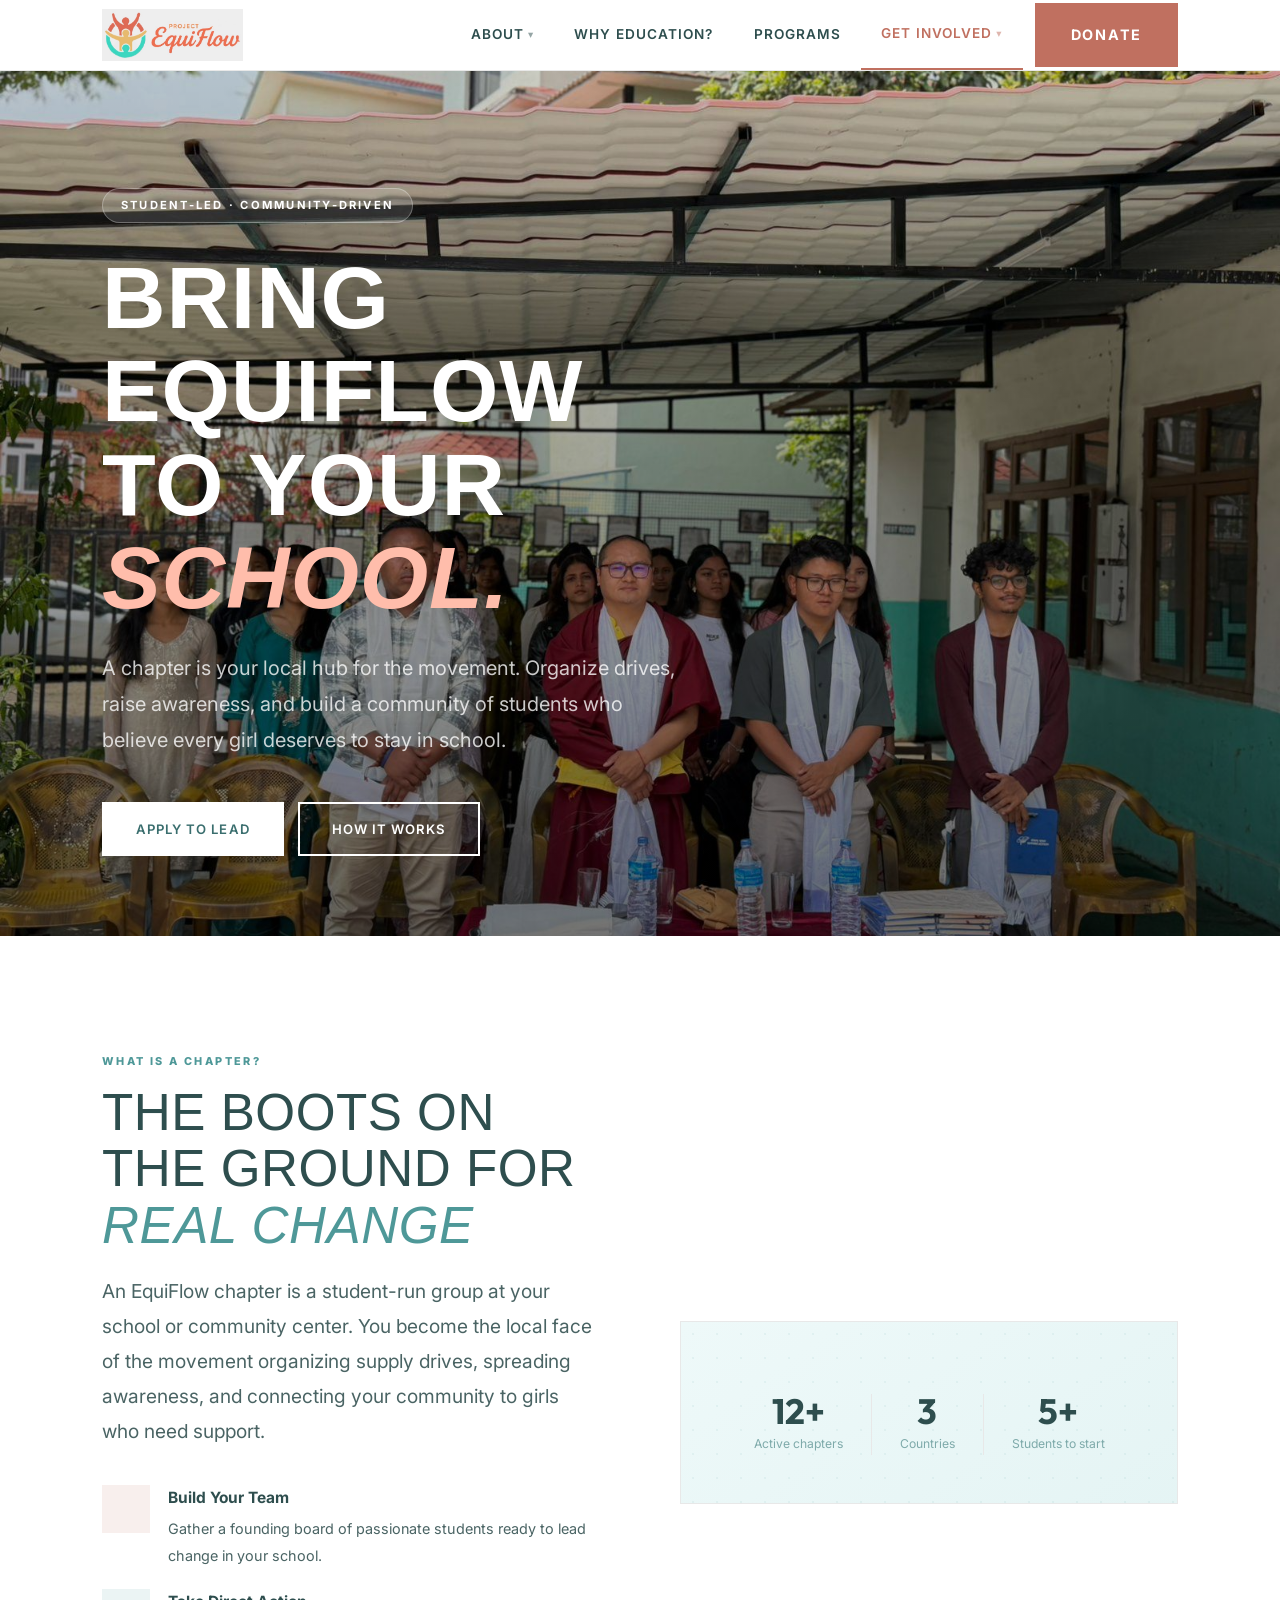
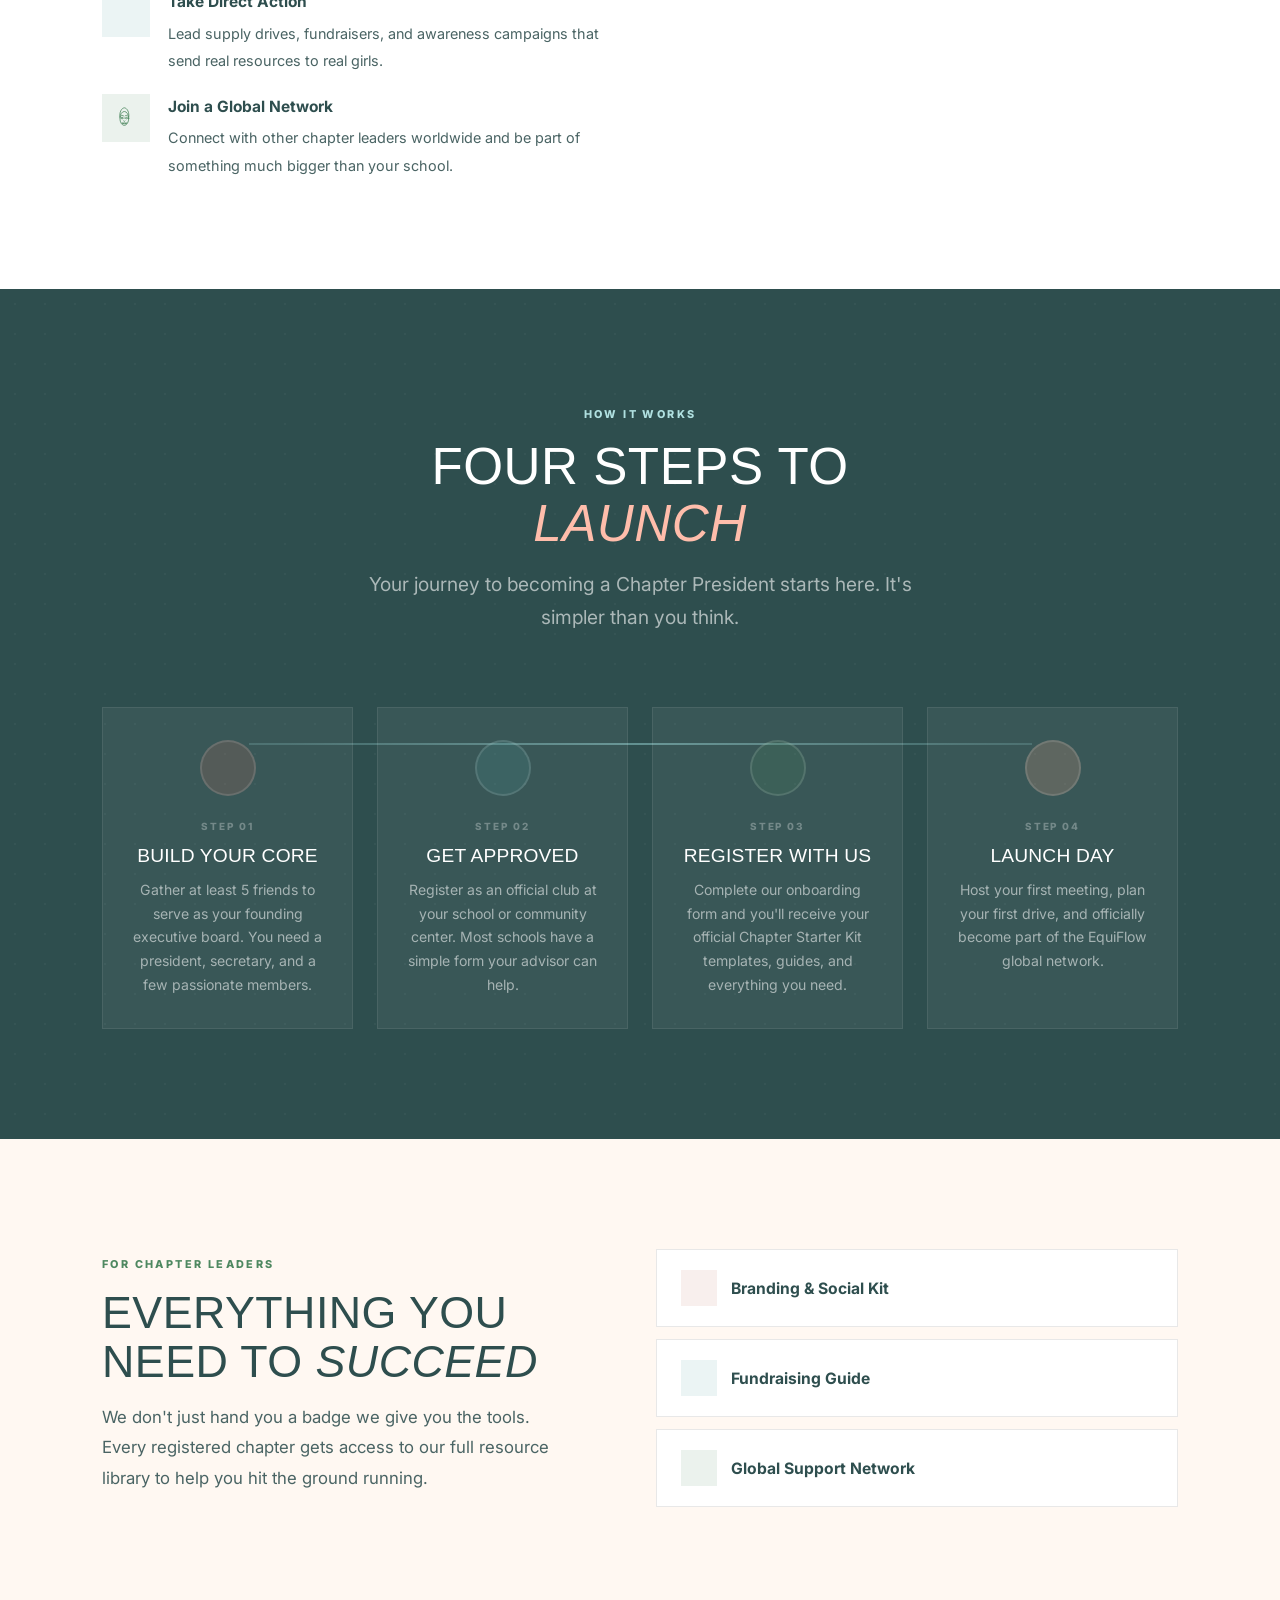
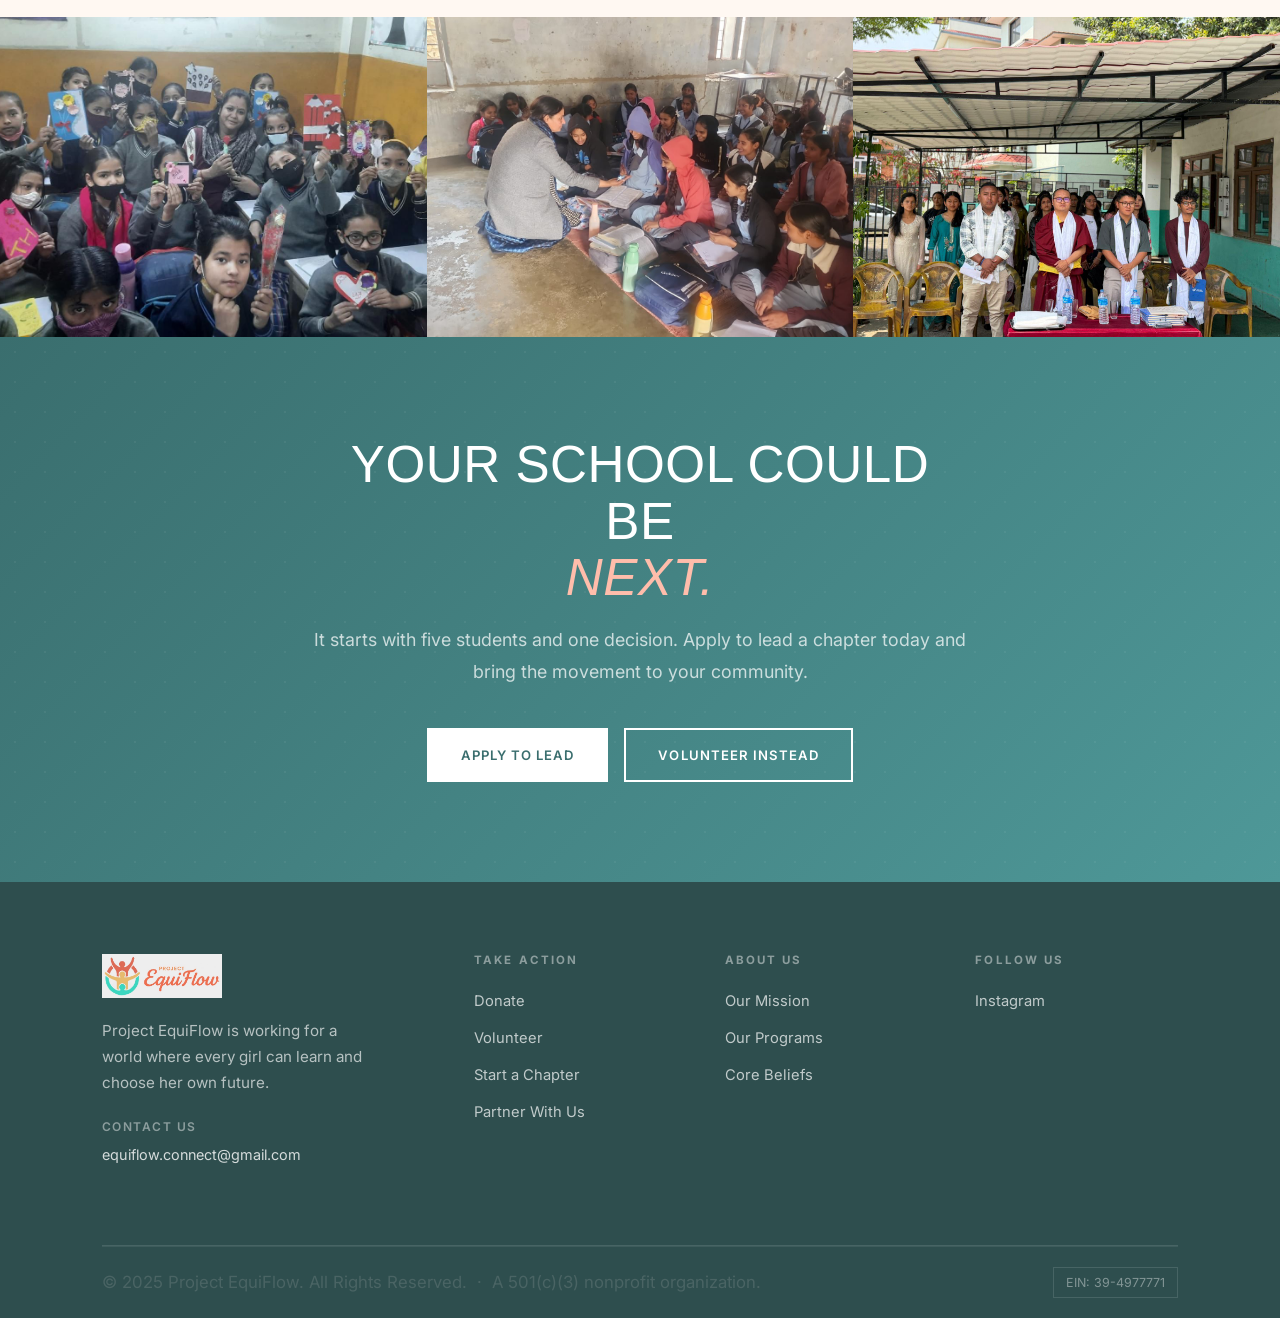
==== chapter.html @ 252409be "Unify navbar across all pages, fix photo positions, stats bar, pillar styles - Unify nav CSS (font-s" ====
<!DOCTYPE html>
<html lang="en">
<head>
    <meta charset="UTF-8" />
    <meta name="viewport" content="width=device-width, initial-scale=1.0">
    <title>Start a Chapter | Project EquiFlow</title>


    <style>
        :root {
            --coral:      #FFBDAB;
            --coral-dark: #F5A488;
            --coral-text: #E8907A;
            --teal:       #96D4D4;
            --teal-light: #B0E0E0;
            --teal-pale:  #EEF9F9;
            --teal-dark:  #4E9898;
            --deep-teal:  #3A6E6E;
            --green:      #4E8860;
            --green-pale: #EDF6E8;
            --green-light:#8FD5A6;
            --cream:      #FFF8F2;
            --white:      #FFFFFF;
            --ink:        #2E4E4E;
            --ink-mid:    #4A6464;
            --ink-light:  #7EAAAA;
            --border:     #DDEEED;
            --ff-serif:   'Outfit', sans-serif;
            --ff-sans:    'Nunito', system-ui, sans-serif;
            --ease:       cubic-bezier(0.16, 1, 0.3, 1);
        }

        *, *::before, *::after { margin: 0; padding: 0; box-sizing: border-box; }
        html { scroll-behavior: smooth; }
        body { font-family: var(--ff-sans); background: var(--cream); color: var(--ink-mid); line-height: 1.7; overflow-x: hidden; }
        h1, h2, h3, h4 { font-family: 'Anton', sans-serif; font-weight: 400; text-transform: uppercase; letter-spacing: 0.01em; line-height: 1.18; color: var(--ink); letter-spacing: -0.01em; }
        a { text-decoration: none; }
        .container { max-width: 1140px; margin: 0 auto; padding: 0 28px; }

        /* REVEAL */
        .reveal {}
        .reveal.active {}
        .reveal-left {}
        .reveal-left.active {}
        .reveal-right {}
        .reveal-right.active {}

        .btn { display: inline-block; font-family: var(--ff-sans); font-size: 0.95rem; font-weight: 600; padding: 14px 32px; border-radius: 0; border: 2px solid transparent; cursor: pointer; transition: background 0.15s, color 0.15s, border-color 0.15s; }
        .btn-coral  { background: var(--coral-text); color: #fff; border-color: var(--coral-text); }
        .btn-coral:hover { background: #B06050; }
        .btn-teal   { background: var(--teal-dark); color: #fff; border-color: var(--teal-dark); }
        .btn-teal:hover { background: var(--deep-teal); }
        .btn-white  { background: #fff; color: var(--deep-teal); border-color: #fff; font-weight: 700; }
        .btn-white:hover { background: var(--cream); }
        .btn-outline-white { background: rgba(255,255,255,0.15); color: #fff; border: 2px solid rgba(255,255,255,0.45); }
        .btn-outline-white:hover { background: rgba(255,255,255,0.28); }

        /* =============================================
           NAVIGATION
        ============================================= */
        .site-header { position: fixed; top: 0; left: 0; right: 0; z-index: 200; background: #fff; border-bottom: 1px solid #e8e8e8; transition: box-shadow 0.3s ease; }
        .site-header.scrolled { box-shadow: 0 2px 16px rgba(0,0,0,0.07); }
        .nav-inner { display: flex; align-items: center; justify-content: space-between; height: 70px; }
        .logo img { height: 52px; width: auto; display: block; }
        .nav-links { display: flex; align-items: center; list-style: none; height: 100%; }
        .nav-links > li { position: static; height: 100%; display: flex; align-items: center; }
        .nav-links > li > a { display: flex; align-items: center; gap: 4px; font-size: 0.85rem; font-weight: 600; letter-spacing: 0.08em; text-transform: uppercase; color: var(--ink); padding: 8px 20px; white-space: nowrap; height: 100%; transition: color 0.15s; }
        .nav-links > li > a:not(.btn-donate):hover { color: var(--coral-text); }
        .nav-links > li > a.active-page { color: var(--coral-text); border-bottom: 2px solid var(--coral-text); }
        .nav-chevron { font-size: 0.65rem; opacity: 0.5; }
        .mega-drop { position: absolute; top: 70px; left: 0; right: 0; background: #fff; border-top: 2px solid var(--coral-text); border-bottom: 1px solid #e8e8e8; box-shadow: 0 16px 48px rgba(0,0,0,0.09); opacity: 0; visibility: hidden; transition: opacity 0.18s ease, visibility 0.18s ease; z-index: 300; }
        .has-mega:hover .mega-drop, .has-mega.open .mega-drop { opacity: 1; visibility: visible; }
        .mega-drop-inner { display: grid; grid-template-columns: 1.6fr 1fr 1fr; gap: 0; padding: 36px 0; }
        .mega-col { padding: 0 32px; border-right: 1px solid #f0f0f0; }
        .mega-col:first-child { padding-left: 0; }
        .mega-col:last-child { border-right: none; }
        .mega-label { font-size: 0.65rem; font-weight: 700; letter-spacing: 0.2em; text-transform: uppercase; color: var(--coral-text); margin-bottom: 10px; }
        .mega-desc { font-size: 0.9rem; color: var(--ink-mid); line-height: 1.6; margin-bottom: 16px; font-weight: 400; }
        .mega-see-all { font-size: 0.78rem; font-weight: 700; letter-spacing: 0.08em; text-transform: uppercase; color: var(--ink); transition: color 0.15s; }
        .mega-see-all:hover { color: var(--coral-text); }
        .mega-col-heading { font-size: 0.62rem; font-weight: 700; letter-spacing: 0.2em; text-transform: uppercase; color: #aaa; margin-bottom: 14px; }
        .mega-col ul { list-style: none; display: flex; flex-direction: column; gap: 10px; }
        .mega-col ul li a { font-size: 0.95rem; font-weight: 400; color: var(--ink); transition: color 0.15s; }
        .mega-col ul li a:hover { color: var(--coral-text); }
        .btn-donate { background: var(--coral-text) !important; color: #fff !important; padding: 20px 36px !important; height: auto !important; display: flex !important; align-items: center !important; font-weight: 700 !important; font-size: 0.9rem !important; letter-spacing: 0.12em !important; text-transform: uppercase !important; border-radius: 0 !important; border: none !important; margin-left: 12px; transition: background 0.2s !important; white-space: nowrap; }
        .btn-donate:hover { background: #a05848 !important; }
        .nav-hamburger { display: none; background: none; border: none; cursor: pointer; padding: 4px; flex-direction: column; gap: 5px; }
        .nav-hamburger span { display: block; width: 22px; height: 2px; background: var(--ink); border-radius: 2px; }
        @media (max-width: 900px) {
            .nav-hamburger { display: flex; }
            .nav-inner { height: 56px; }
            .nav-links { display: none; position: fixed; top: 56px; left: 0; right: 0; flex-direction: column; align-items: stretch; height: auto; background: #fff; border-top: 1px solid #e8e8e8; padding: 16px 24px 24px; gap: 4px; box-shadow: 0 8px 24px rgba(0,0,0,0.1); z-index: 999; }
            .nav-links.open { display: flex; }
            .nav-links > li { height: auto; }
            .nav-links > li > a { font-size: 0.9rem; padding: 11px 0; border-bottom: 1px solid #f0f0f0; height: auto; }
            .mega-drop { position: static; opacity: 1; visibility: visible; border: none; box-shadow: none; display: none; }
            .has-mega.open .mega-drop { display: block; }
            .mega-drop-inner { grid-template-columns: 1fr; padding: 8px 0 4px 16px; gap: 12px; }
            .mega-col { border-right: none; padding: 0; }
            .mega-col-intro { display: none; }
            .btn-donate { height: auto !important; padding: 12px 20px !important; margin: 8px 0 0; justify-content: center; }
        }

        /* =============================================
           ANIMATIONS
        ============================================= */
        @keyframes fadeSlideUp { from { opacity: 0; transform: translateY(28px); } to { opacity: 1; transform: translateY(0); } }

        /* =============================================
           HERO
        ============================================= */
        .chap-hero {
            background: url('image/PHOTO-2026-05-13-20-02-27.jpg') center/cover no-repeat;
            padding: 120px 0 80px;
            margin-top: 68px;
            position: relative;
            overflow: hidden;
        }
        .chap-hero::before { content:''; position:absolute; inset:0; background:linear-gradient(to bottom,rgba(0,0,0,0.2) 0%,rgba(0,0,0,0.55) 100%); pointer-events:none; z-index:0; }
        .chap-hero::after  { display:none; }
        .hero-deco { position:absolute; inset:0; pointer-events:none; overflow:hidden; z-index:0; }
        .hd-sparkle { position:absolute; }
          50%{opacity:1;transform:scale(1.3) rotate(18deg);} }
                       50%{opacity:.55;transform:scale(1.18);} }
        @keyframes netFloat  { 0%,100%{opacity:.22;transform:translateY(0);}           50%{opacity:.42;transform:translateY(-8px);} }
        .chap-net-float {  }
        .blob-canvas { position:absolute; inset:0; overflow:hidden; pointer-events:none; z-index:0; }
        .blob { position:absolute; border-radius:50%; filter:blur(80px); }

        .chap-hero-content { position:relative; z-index:1; max-width:760px; }
        .hero-eyebrow { display:inline-flex; align-items:center; gap:8px; background:rgba(255,255,255,0.14); border:1px solid rgba(255,255,255,0.28); border-radius:100px; padding:7px 18px; font-size:0.7rem; font-weight:700; letter-spacing:0.2em; text-transform:uppercase; color:#fff; margin-bottom:28px;  }
        .hero-eyebrow i { color: var(--coral); font-size: 0.75rem; }
        .chap-hero h1 { font-size:clamp(3rem,7vw,5.5rem); color:#fff; font-weight:700; line-height:1.06; margin-bottom:26px;  }
        .chap-hero h1 em { font-style:italic; color:var(--coral); }
        .chap-hero-sub { font-size:clamp(1.05rem,2vw,1.25rem); color:rgba(255,255,255,0.78); line-height:1.8; max-width:580px; margin-bottom:44px;  }
        .hero-btns { display:flex; gap:14px; flex-wrap:wrap;  }

        /* =============================================
           WHAT IS A CHAPTER
        ============================================= */
        .what-section { padding: 110px 0; background: var(--white); }
        .what-grid { display: grid; grid-template-columns: 1fr 1fr; gap: 80px; align-items: center; }
        .what-text h2 { font-size: clamp(2rem, 4vw, 3.2rem); margin-bottom: 20px; }
        .what-text h2 em { font-style: italic; color: var(--teal-dark); }
        .what-text p  { font-size: 1.2rem; color: var(--ink-mid); line-height: 1.82; margin-bottom: 36px; }

        .what-feats { display: flex; flex-direction: column; gap: 20px; }
        .what-feat  { display: flex; align-items: flex-start; gap: 18px; }
        .wf-icon { width: 48px; height: 48px; border-radius: 0; display: flex; align-items: center; justify-content: center; font-size: 1.1rem; flex-shrink: 0; }
        .wf-1 .wf-icon { background: rgba(192,112,96,0.11); color: var(--coral-text); }
        .wf-2 .wf-icon { background: rgba(78,152,152,0.11); color: var(--teal-dark); }
        .wf-3 .wf-icon { background: rgba(78,136,96,0.11); color: var(--green); }
        .wf-body strong { display: block; font-family: var(--ff-sans); font-size: 0.97rem; font-weight: 700; color: var(--ink); margin-bottom: 4px; }
        .wf-body span   { font-size: 0.9rem; color: var(--ink-mid); line-height: 1.65; }

        /* Visual card */
        .what-visual { position: relative; }
        .what-visual-card {
            background: linear-gradient(145deg, var(--teal-pale), rgba(150,212,212,0.25));
            border: 1px solid var(--border);
            border-radius: 0; padding: 48px 40px;
            text-align: center; position: relative; overflow: hidden;
        }
        .what-visual-card::before { content:''; position:absolute; inset:0; background-image:radial-gradient(circle,rgba(78,152,152,0.08) 1.5px,transparent 1.5px); background-size:24px 24px; }
        .wvc-icon { font-size: 6rem; color: var(--teal-dark); opacity: 0.18; margin-bottom: 24px; position: relative; z-index: 1; }
        .wvc-stat-row { display: flex; gap: 0; justify-content: center; position: relative; z-index: 1; }
        .wvc-stat { padding: 0 28px; }
        .wvc-stat + .wvc-stat { border-left: 1px solid var(--border); }
        .wvc-num { font-family: var(--ff-serif); font-size: 2.2rem; font-weight: 700; color: var(--ink); line-height: 1; }
        .wvc-lbl { font-size: 0.76rem; color: var(--ink-light); margin-top: 5px; }

        @media (max-width: 860px) { .what-grid { grid-template-columns: 1fr; gap: 56px; } }

        /* =============================================
           HOW TO LAUNCH 4 STEPS
        ============================================= */
        .launch-section { padding: 110px 0; background: var(--ink); position: relative; overflow: hidden; }
        .launch-section::before { content:''; position:absolute; inset:0; background-image:radial-gradient(circle,rgba(255,255,255,0.03) 1.5px,transparent 1.5px); background-size:30px 30px; }
        .launch-header { text-align: center; max-width: 560px; margin: 0 auto 72px; position: relative; z-index: 1; }
        .launch-eyebrow { display: inline-block; font-size: 0.68rem; font-weight: 800; letter-spacing: 0.22em; text-transform: uppercase; color: var(--teal-light); margin-bottom: 16px; }
        .launch-header h2 { font-size: clamp(2rem,4vw,3.2rem); color: #fff; margin-bottom: 16px; }
        .launch-header h2 em { font-style: italic; color: var(--coral); }
        .launch-header p  { font-size: 1.2rem; color: rgba(255,255,255,0.6); line-height: 1.75; }

        .steps-grid { display: grid; grid-template-columns: repeat(4,1fr); gap: 24px; position: relative; z-index: 1; }

        /* connecting line */
        .steps-grid::before { content:''; position:absolute; top: 36px; left: calc(12.5% + 12px); right: calc(12.5% + 12px); height: 2px; background: linear-gradient(90deg,rgba(150,212,212,0.2),rgba(150,212,212,0.5),rgba(150,212,212,0.2)); z-index: 0; }

        .step-card { background: rgba(255,255,255,0.05); border: 1px solid rgba(255,255,255,0.08); border-radius: 0; padding: 32px 26px; text-align: center; transition: background 0.15s, color 0.15s, border-color 0.15s; position: relative; z-index: 1; }
        .step-card:hover { background: rgba(255,255,255,0.09); box-shadow: 0 20px 48px rgba(0,0,0,0.2); }

        .step-bubble { width: 56px; height: 56px; border-radius: 50%; display: flex; align-items: center; justify-content: center; margin: 0 auto 22px; font-size: 1.2rem; border: 2px solid rgba(255,255,255,0.12); position: relative; z-index: 1; }
        .step-card:nth-child(1) .step-bubble { background: rgba(192,112,96,0.2); color: var(--coral); }
        .step-card:nth-child(2) .step-bubble { background: rgba(78,152,152,0.2); color: var(--teal-light); }
        .step-card:nth-child(3) .step-bubble { background: rgba(78,136,96,0.2); color: var(--green-light); }
        .step-card:nth-child(4) .step-bubble { background: rgba(245,164,136,0.2); color: var(--coral-dark); }

        .step-num-label { font-size: 0.62rem; font-weight: 800; letter-spacing: 0.2em; text-transform: uppercase; color: rgba(255,255,255,0.3); margin-bottom: 10px; }
        .step-card h3   { font-size: 1.2rem; color: #fff; margin-bottom: 12px; }
        .step-card p    { font-size: 0.88rem; color: rgba(255,255,255,0.55); line-height: 1.68; }

        @media (max-width: 860px) {
            .steps-grid { grid-template-columns: repeat(2,1fr); }
            .steps-grid::before { display: none; }
        }
        @media (max-width: 500px) { .steps-grid { grid-template-columns: 1fr; } }

        /* =============================================
           CHAPTER RESOURCES (ACCORDION)
        ============================================= */
        .resources-section { padding: 110px 0; background: var(--cream); }
        .resources-grid { display: grid; grid-template-columns: 1fr 1.1fr; gap: 80px; align-items: start; }
        .resources-text h2 { font-size: clamp(2rem,4vw,3.2rem); margin-bottom: 20px; }
        .resources-text h2 em { font-style: italic; color: var(--green); }
        .resources-text p  { font-size: 1.2rem; color: var(--ink-mid); line-height: 1.82; }

        /* Accordion */
        .accordion { display: flex; flex-direction: column; gap: 12px; }
        .acc-item   { background: var(--white); border: 1px solid var(--border); border-radius: 0; overflow: hidden; transition: box-shadow 0.25s; }
        .acc-item:hover { box-shadow: 0 6px 24px rgba(0,0,0,0.06); }
        .acc-trigger {
            width: 100%; padding: 20px 24px; border: none; background: none; cursor: pointer;
            display: flex; align-items: center; justify-content: space-between; gap: 16px;
            font-family: var(--ff-sans); font-size: 0.98rem; font-weight: 700; color: var(--ink);
            text-align: left; transition: background 0.18s;
        }
        .acc-trigger:hover { background: var(--teal-pale); }
        .acc-trigger-left { display: flex; align-items: center; gap: 14px; }
        .acc-trigger-icon { width: 36px; height: 36px; border-radius: 0; display: flex; align-items: center; justify-content: center; font-size: 0.9rem; flex-shrink: 0; }
        .acc-item:nth-child(1) .acc-trigger-icon { background: rgba(192,112,96,0.11); color: var(--coral-text); }
        .acc-item:nth-child(2) .acc-trigger-icon { background: rgba(78,152,152,0.11); color: var(--teal-dark); }
        .acc-item:nth-child(3) .acc-trigger-icon { background: rgba(78,136,96,0.11); color: var(--green); }
        .acc-chevron { font-size: 0.75rem; color: var(--ink-light); transition: background 0.15s, color 0.15s; flex-shrink: 0; }
        .acc-item.open .acc-chevron { transform: rotate(-180deg); }

        .acc-body   { max-height: 0; overflow: hidden; transition: max-height 0.4s cubic-bezier(0,1,0,1); }
        .acc-item.open .acc-body { max-height: 400px; transition: max-height 0.55s ease-in-out; }
        .acc-body-inner { padding: 4px 24px 22px; }
        .acc-body-inner p { font-size: 0.92rem; color: var(--ink-mid); line-height: 1.72; margin-bottom: 14px; }
        .acc-link { display: inline-flex; align-items: center; gap: 7px; font-size: 0.88rem; font-weight: 700; color: var(--teal-dark); transition: gap 0.2s; }
        .acc-link:hover { gap: 11px; }

        @media (max-width: 860px) { .resources-grid { grid-template-columns: 1fr; gap: 56px; } }

        /* =============================================
           CTA BANNER
        ============================================= */
        .cta-banner { background: linear-gradient(135deg, var(--deep-teal) 0%, var(--teal-dark) 100%); padding: 100px 0; text-align: center; position: relative; overflow: hidden; }
        .cta-banner::before { content:''; position:absolute; inset:0; background-image:radial-gradient(circle,rgba(255,255,255,0.05) 1.5px,transparent 1.5px); background-size:30px 30px; }
        .cta-inner { position: relative; z-index: 1; max-width: 660px; margin: 0 auto; }
        .cta-banner h2    { font-size: clamp(2rem,4vw,3.2rem); color: #fff; margin-bottom: 18px; }
        .cta-banner h2 em { font-style: italic; color: var(--coral); }
        .cta-banner p     { font-size: 1.12rem; color: rgba(255,255,255,0.72); line-height: 1.78; margin-bottom: 40px; }
        .cta-btns { display: flex; gap: 16px; justify-content: center; flex-wrap: wrap; }

        /* =============================================
           FOOTER
        ============================================= */
        .footer { background: var(--ink); padding: 60px 0 32px; }
        .footer-grid { display: grid; grid-template-columns: 2fr 1fr 1fr 1fr; gap: 48px; margin-bottom: 48px; }
        .footer .logo-name      { color: #fff; }
        .footer .logo-name span { color: var(--coral-dark); }
        .footer .logo-sub       { color: var(--teal-light); }
        .footer-tagline { font-size: 0.9rem; color: rgba(255,255,255,0.42); margin-top: 16px; line-height: 1.72; max-width: 260px; }
        .footer-col h4  { font-family: var(--ff-sans); font-size: 0.7rem; font-weight: 700; letter-spacing: 0.18em; text-transform: uppercase; color: rgba(255,255,255,0.33); margin-bottom: 20px; }
        .footer-col ul  { list-style: none; display: flex; flex-direction: column; gap: 10px; }
        .footer-col ul li a { font-size: 0.92rem; color: rgba(255,255,255,0.58); transition: color 0.2s; }
        .footer-col ul li a:hover { color: #fff; }
        .footer-bottom { border-top: 1px solid rgba(255,255,255,0.08); padding-top: 28px; text-align: center; font-size: 0.8rem; color: rgba(255,255,255,0.28); }
        @media (max-width: 820px) { .footer-grid { grid-template-columns: 1fr 1fr; } }
        @media (max-width: 480px) { .footer-grid { grid-template-columns: 1fr; } }
    </style>
    <link rel="stylesheet" href="shared.css">
    <link rel="stylesheet" href="transitions.css">
    <link rel="icon" type="image/png" href="image/favicon.png">
</head>
<body>

    <!-- NAVIGATION -->
    <header class="site-header" id="site-header">
        <div class="container nav-inner">
            <a href="index.html" class="logo">
                <img src="image/download-2.jpg" alt="Project EquiFlow" style="height:52px;width:auto;display:block;" />
            </a>
                        <ul class="nav-links" id="nav-links">
                <li class="has-mega">
                    <a href="index.html">About <span class="nav-chevron">▾</span></a>
                    <div class="mega-drop">
                        <div class="container mega-drop-inner">
                            <div class="mega-col mega-col-intro">
                                <p class="mega-label">About Us</p>
                                <p class="mega-desc">Learn who we are, what we believe, and why we fight for girls' education.</p>
                                <a href="mission.html" class="mega-see-all">Learn More →</a>
                            </div>
                            <div class="mega-col">
                                <p class="mega-col-heading">Our Story</p>
                                <ul>
                                    <li><a href="mission.html">Our Mission</a></li>
                                    <li><a href="mission.html#beliefs">Core Beliefs</a></li>
                                </ul>
                            </div>
                            <div class="mega-col">
                                <p class="mega-col-heading">Our Work</p>
                                <ul>
                                    <li><a href="program.html">Our Programs</a></li>
                                    <li><a href="why-education.html">Why Education?</a></li>
                                </ul>
                            </div>
                        </div>
                    </div>
                </li>
                <li><a href="why-education.html">Why Education?</a></li>
                <li><a href="program.html">Programs</a></li>
                <li class="has-mega">
                    <a href="volunteer.html" class="active-page">Get Involved <span class="nav-chevron">▾</span></a>
                    <div class="mega-drop">
                        <div class="container mega-drop-inner">
                            <div class="mega-col mega-col-intro">
                                <p class="mega-label">Take Action</p>
                                <p class="mega-desc">Every action — big or small — keeps a girl in school and in leadership.</p>
                                <a href="volunteer.html" class="mega-see-all">See All Ways to Help →</a>
                            </div>
                            <div class="mega-col">
                                <p class="mega-col-heading">Volunteer</p>
                                <ul>
                                    <li><a href="volunteer.html">Volunteer</a></li>
                                    <li><a href="https://docs.google.com/forms/d/e/1FAIpQLScfsn3H9LZ4NnRd0ORk6OgTbW1NsHnHxJmTMsAm6yLCFaHRUA/viewform?usp=publish-editor" target="_blank" rel="noopener">Start a Chapter</a></li>
                                </ul>
                            </div>
                            <div class="mega-col">
                                <p class="mega-col-heading">Support</p>
                                <ul>
                                    <li><a href="https://docs.google.com/forms/d/1ufZauH4xaZ37Nz5kRHjh_QIL51TuNn06vASEfGitVos/viewform" target="_blank" rel="noopener">Donate</a></li>
                                    <li><a href="partner.html">Partner With Us</a></li>
                                </ul>
                            </div>
                        </div>
                    </div>
                </li>
                <li><a href="https://docs.google.com/forms/d/1ufZauH4xaZ37Nz5kRHjh_QIL51TuNn06vASEfGitVos/viewform" target="_blank" rel="noopener" class="btn-donate">Donate</a></li>
            </ul>
            <button class="nav-hamburger" id="hamburger" aria-label="Open menu">
                <span></span><span></span><span></span>
            </button>
        </div>
    </header>

    <!-- HERO -->
    <section class="chap-hero">

                <div class="container">
            <div class="chap-hero-content">
                <div class="hero-eyebrow">
                    
                    Student-Led · Community-Driven
                </div>
                <h1>Bring EquiFlow<br>to your <em>school.</em></h1>
                <p class="chap-hero-sub">
                    A chapter is your local hub for the movement. Organize drives, raise awareness, and build a community of students who believe every girl deserves to stay in school.
                </p>
                <div class="hero-btns">
                    <a href="#launch" class="btn btn-white">Apply to Lead</a>
                    <a href="#what" class="btn btn-outline-white">How It Works</a>
                </div>
            </div>
        </div>
    </section>

    <!-- WHAT IS A CHAPTER -->
    <section class="what-section" id="what">
        <div class="container">
            <div class="what-grid">
                <div class="what-text reveal-left">
                    <span style="display:inline-block;font-size:0.68rem;font-weight:800;letter-spacing:0.22em;text-transform:uppercase;color:var(--teal-dark);margin-bottom:14px;">What Is a Chapter?</span>
                    <h2>The boots on<br>the ground for<br><em>real change</em></h2>
                    <p>An EquiFlow chapter is a student-run group at your school or community center. You become the local face of the movement organizing supply drives, spreading awareness, and connecting your community to girls who need support.</p>
                    <div class="what-feats">
                        <div class="what-feat wf-1">
                            <div class="wf-icon"></div>
                            <div class="wf-body">
                                <strong>Build Your Team</strong>
                                <span>Gather a founding board of passionate students ready to lead change in your school.</span>
                            </div>
                        </div>
                        <div class="what-feat wf-2">
                            <div class="wf-icon"></div>
                            <div class="wf-body">
                                <strong>Take Direct Action</strong>
                                <span>Lead supply drives, fundraisers, and awareness campaigns that send real resources to real girls.</span>
                            </div>
                        </div>
                        <div class="what-feat wf-3">
                            <div class="wf-icon"><svg xmlns="http://www.w3.org/2000/svg" viewBox="0 0 48 62" fill="none" stroke="currentColor" stroke-width="2.2" stroke-linecap="round" stroke-linejoin="round" style="width:1em;height:1.3em;"><path d="M8 28C6 14 12 3 20 2C28 3 34 14 32 28"/><ellipse cx="20" cy="31" rx="12" ry="19"/><path d="M10 25C12 22 16 22 18 24"/><path d="M22 24C24 22 28 22 30 25"/><path d="M10 30C12 27 16 27 18 30"/><path d="M10 30C12 33 16 33 18 30"/><path d="M22 30C24 27 28 27 30 30"/><path d="M22 30C24 33 28 33 30 30"/><path d="M18 38Q20 41 22 38"/><path d="M14 44Q20 42 26 44"/><path d="M14 44Q20 48 26 44"/></svg></div>
                            <div class="wf-body">
                                <strong>Join a Global Network</strong>
                                <span>Connect with other chapter leaders worldwide and be part of something much bigger than your school.</span>
                            </div>
                        </div>
                    </div>
                </div>
                <div class="what-visual reveal-right">
                    <div class="what-visual-card">
                        <div class="wvc-icon"></div>
                        <div class="wvc-stat-row">
                            <div class="wvc-stat">
                                <div class="wvc-num">12+</div>
                                <div class="wvc-lbl">Active chapters</div>
                            </div>
                            <div class="wvc-stat">
                                <div class="wvc-num">3</div>
                                <div class="wvc-lbl">Countries</div>
                            </div>
                            <div class="wvc-stat">
                                <div class="wvc-num">5+</div>
                                <div class="wvc-lbl">Students to start</div>
                            </div>
                        </div>
                    </div>
                </div>
            </div>
        </div>
    </section>

    <!-- FOUR STEPS TO LAUNCH -->
    <section class="launch-section" id="launch">
        <div class="container">
            <div class="launch-header reveal">
                <div class="launch-eyebrow">How It Works</div>
                <h2>Four steps to<br><em>launch</em></h2>
                <p>Your journey to becoming a Chapter President starts here. It's simpler than you think.</p>
            </div>
            <div class="steps-grid">
                <div class="step-card reveal" data-delay="0">
                    <div class="step-bubble"></div>
                    <div class="step-num-label">Step 01</div>
                    <h3>Build Your Core</h3>
                    <p>Gather at least 5 friends to serve as your founding executive board. You need a president, secretary, and a few passionate members.</p>
                </div>
                <div class="step-card reveal" data-delay="120">
                    <div class="step-bubble"></div>
                    <div class="step-num-label">Step 02</div>
                    <h3>Get Approved</h3>
                    <p>Register as an official club at your school or community center. Most schools have a simple form your advisor can help.</p>
                </div>
                <div class="step-card reveal" data-delay="240">
                    <div class="step-bubble"></div>
                    <div class="step-num-label">Step 03</div>
                    <h3>Register With Us</h3>
                    <p>Complete our onboarding form and you'll receive your official Chapter Starter Kit templates, guides, and everything you need.</p>
                </div>
                <div class="step-card reveal" data-delay="360">
                    <div class="step-bubble"></div>
                    <div class="step-num-label">Step 04</div>
                    <h3>Launch Day</h3>
                    <p>Host your first meeting, plan your first drive, and officially become part of the EquiFlow global network.</p>
                </div>
            </div>
        </div>
    </section>

    <!-- CHAPTER RESOURCES -->
    <section class="resources-section">
        <div class="container">
            <div class="resources-grid">
                <div class="reveal-left">
                    <span style="display:inline-block;font-size:0.68rem;font-weight:800;letter-spacing:0.22em;text-transform:uppercase;color:var(--green);margin-bottom:14px;">For Chapter Leaders</span>
                    <h2>Everything you<br>need to <em>succeed</em></h2>
                    <p style="margin-top:16px;">We don't just hand you a badge we give you the tools. Every registered chapter gets access to our full resource library to help you hit the ground running.</p>
                </div>
                <div class="accordion reveal-right">

                    <div class="acc-item">
                        <button class="acc-trigger">
                            <div class="acc-trigger-left">
                                <div class="acc-trigger-icon"></div>
                                Branding &amp; Social Kit
                            </div>
                            
                        </button>
                        <div class="acc-body">
                            <div class="acc-body-inner">
                                <p>Download our official logos, Instagram templates, and flyer designs to make your chapter look professional from day one.</p>
                                <a href="#" class="acc-link">Download kit </a>
                            </div>
                        </div>
                    </div>

                    <div class="acc-item">
                        <button class="acc-trigger">
                            <div class="acc-trigger-left">
                                <div class="acc-trigger-icon"></div>
                                Fundraising Guide
                            </div>
                            
                        </button>
                        <div class="acc-body">
                            <div class="acc-body-inner">
                                <p>A complete step-by-step guide on how to host bake sales, supply drives, and work with local sponsors to fund your chapter's work.</p>
                                <a href="#" class="acc-link">View guide </a>
                            </div>
                        </div>
                    </div>

                    <div class="acc-item">
                        <button class="acc-trigger">
                            <div class="acc-trigger-left">
                                <div class="acc-trigger-icon"></div>
                                Global Support Network
                            </div>
                            
                        </button>
                        <div class="acc-body">
                            <div class="acc-body-inner">
                                <p>Connect with other Chapter Presidents through our monthly calls and private community hub. Access details are sent after successful chapter registration.</p>
                            </div>
                        </div>
                    </div>

                </div>
            </div>
        </div>
    </section>

    <!-- CTA BANNER -->
        <!-- PHOTO STRIP -->
    <div style="display:grid;grid-template-columns:1fr 1fr 1fr;gap:0;height:320px;overflow:hidden;">
        <img src="image/IMG_0309.png" alt="Girls with health kits" style="width:100%;height:100%;object-fit:cover;object-position:center;" />
        <img src="image/IMG_7275.png" alt="Girls learning" style="width:100%;height:100%;object-fit:cover;object-position:center;" />
        <img src="image/PHOTO-2026-05-13-20-02-27.jpg" alt="Group of girls" style="width:100%;height:100%;object-fit:cover;object-position:center 40%;" />
    </div>

    <section class="cta-banner">
        <div class="cta-inner">
            <h2>Your school could be<br><em>next.</em></h2>
            <p>It starts with five students and one decision. Apply to lead a chapter today and bring the movement to your community.</p>
            <div class="cta-btns">
                <a href="#" class="btn btn-white">Apply to Lead</a>
                <a href="volunteer.html" class="btn btn-outline-white">Volunteer Instead</a>
            </div>
        </div>
    </section>

    <!-- FOOTER -->
    <footer class="footer">
        <div class="container">
            <div class="footer-inner">
                <div class="footer-brand-col">
                    <img src="image/download-2.jpg" alt="Project EquiFlow" class="footer-logo-img" />
                    <p class="footer-tagline">Project EquiFlow is working for a world where every girl can learn and choose her own future.</p>
                    <div class="footer-contact-block">
                        <p>Contact Us</p>
                        <a href="mailto:equiflow.connect@gmail.com">equiflow.connect@gmail.com</a>
                    </div>
                </div>
                <div class="footer-col">
                    <h4>Take Action</h4>
                    <ul>
                        <li><a href="https://docs.google.com/forms/d/1ufZauH4xaZ37Nz5kRHjh_QIL51TuNn06vASEfGitVos/viewform" target="_blank" rel="noopener">Donate</a></li>
                        <li><a href="volunteer.html">Volunteer</a></li>
                        <li><a href="https://docs.google.com/forms/d/e/1FAIpQLScfsn3H9LZ4NnRd0ORk6OgTbW1NsHnHxJmTMsAm6yLCFaHRUA/viewform?usp=publish-editor" target="_blank" rel="noopener">Start a Chapter</a></li>
                        <li><a href="partner.html">Partner With Us</a></li>
                    </ul>
                </div>
                <div class="footer-col">
                    <h4>About Us</h4>
                    <ul>
                        <li><a href="mission.html">Our Mission</a></li>
                        <li><a href="program.html">Our Programs</a></li>
                        <li><a href="mission.html#beliefs">Core Beliefs</a></li>
                    </ul>
                </div>
                <div class="footer-col">
                    <h4>Follow Us</h4>
                    <ul>
                        <li><a href="https://www.instagram.com/projectequiflow/?__d=11%252F" target="_blank" rel="noopener">Instagram</a></li>
                    </ul>
                </div>
            </div>
            <div class="footer-bottom">
                <p>&copy; 2025 Project EquiFlow. All Rights Reserved. &nbsp;&middot;&nbsp; A 501(c)(3) nonprofit organization.</p>
                <span class="footer-ein">EIN: 39-4977771</span>
            </div>
        </div>
    </footer>

    <script>
        /* Sticky nav */
        const header = document.getElementById('site-header');
        window.addEventListener('scroll', () => {
            header.classList.toggle('scrolled', window.scrollY > 20);
        }, { passive: true });

        /* Mobile nav */
        const hamburger = document.getElementById('hamburger');
        const navLinks  = document.getElementById('nav-links');
        hamburger.addEventListener('click', () => {
            const open = navLinks.classList.toggle('open');
            hamburger.innerHTML = open
                ? '<span style="transform:rotate(45deg) translate(5px,5px)"></span><span style="opacity:0"></span><span style="transform:rotate(-45deg) translate(5px,-5px)"></span>'
                : '<span></span><span></span><span></span>';
        });
        /* ── Mobile mega dropdown toggles ── */
        document.querySelectorAll('.nav-links .has-mega > a').forEach(a => {
            a.addEventListener('click', e => {
                if (window.innerWidth <= 900) {
                    e.preventDefault();
                    a.parentElement.classList.toggle('open');
                }
            });
        });
        });

        /* Accordion */
        document.querySelectorAll('.acc-trigger').forEach(btn => {
            btn.addEventListener('click', () => {
                const item   = btn.closest('.acc-item');
                const isOpen = item.classList.contains('open');
                document.querySelectorAll('.acc-item').forEach(el => el.classList.remove('open'));
                if (!isOpen) item.classList.add('open');
            });
        });

        /* Scroll reveal */
        const observer = new IntersectionObserver((entries) => {
            entries.forEach(e => {
                if (e.isIntersecting) {
                    const delay = e.target.dataset.delay || 0;
                    setTimeout(() => e.target.classList.add('active'), +delay);
                    observer.unobserve(e.target);
                }
            });
        }, { threshold: 0.1 });

        document.querySelectorAll('.reveal, .reveal-left, .reveal-right').forEach(el => {
            observer.observe(el);
        });
    </script>
    
</body>
</html>
---- shared.css ----
/* ============================================================
   PROJECT EQUIFLOW — Shared Styles (Malala-inspired)
   ============================================================ */

/* ── FONTS ──────────────────────────────────────────────── */
@import url('https://fonts.googleapis.com/css2?family=Outfit:wght@300;400;500;600;700;800&family=Inter:wght@300;400;500;600;700&display=swap');

/* ── TOKENS ─────────────────────────────────────────────── */
:root {
    --coral:      #FFBDAB;
    --coral-dark: #F5A488;
    --coral-text: #C07060;
    --teal:       #96D4D4;
    --teal-light: #B0E0E0;
    --teal-pale:  #EEF9F9;
    --teal-dark:  #4E9898;
    --gold:       #FFE4A8;
    --gold-text:  #9A7E38;
    --deep-teal:  #3A6E6E;
    --cream:      #FFF8F2;
    --white:      #FFFFFF;
    --ink:        #2E4E4E;
    --ink-mid:    #4A6464;
    --ink-light:  #7EAAAA;
    --border:     #E8E8E8;
    --ff-serif:   'Outfit', system-ui, sans-serif;
    --ff-sans:    'Inter', system-ui, sans-serif;
    --ease:       cubic-bezier(0.16, 1, 0.3, 1);
}

/* ── RESET ───────────────────────────────────────────────── */
*, *::before, *::after { margin: 0; padding: 0; box-sizing: border-box; }
html { scroll-behavior: smooth; }

body {
    font-family: var(--ff-sans);
    background: #fff;
    color: var(--ink-mid);
    line-height: 1.7;
    overflow-x: hidden;
}

/* Malala uses bold serif for big headings, sans for smaller ones */
h1, h2, h3, h4 {
    font-family: 'Anton', sans-serif;
    font-weight: 400;
    line-height: 1.1;
    color: var(--ink);
    text-transform: uppercase;
    letter-spacing: 0.01em;
}
h1 { font-size: clamp(2.4rem, 5vw, 4rem); }
h2 { font-size: clamp(2rem, 3.5vw, 3rem); }
h3 { font-size: 1.4rem; }

p  { font-size: 1.05rem; line-height: 1.8; font-weight: 400; color: var(--ink-mid); }
a  { text-decoration: none; }

.container {
    max-width: 1140px;
    margin: 0 auto;
    padding: 0 32px;
}

/* ── BUTTONS ─────────────────────────────────────────────── */
.btn {
    display: inline-block;
    font-family: var(--ff-sans);
    font-size: 0.82rem;
    font-weight: 600;
    letter-spacing: 0.08em;
    text-transform: uppercase;
    padding: 14px 32px;
    border-radius: 0;
    border: 2px solid transparent;
    cursor: pointer;
    transition: background 0.15s, color 0.15s, border-color 0.15s;
    text-align: center;
}
.btn-primary   { background: var(--coral-text); color: #fff; border-color: var(--coral-text); }
.btn-primary:hover { background: #a05848; border-color: #a05848; }
.btn-teal      { background: var(--teal-dark); color: #fff; border-color: var(--teal-dark); }
.btn-teal:hover { background: var(--deep-teal); border-color: var(--deep-teal); }
.btn-outline-teal { background: transparent; color: var(--teal-dark); border-color: var(--teal-dark); }
.btn-outline-teal:hover { background: var(--teal-dark); color: #fff; }
.btn-outline-white { background: transparent; color: #fff; border-color: #fff; }
.btn-outline-white:hover { background: #fff; color: var(--ink); }

/* ── EYEBROW ─────────────────────────────────────────────── */
.eyebrow {
    display: inline-block;
    font-family: var(--ff-sans);
    font-size: 0.72rem;
    font-weight: 600;
    letter-spacing: 0.2em;
    text-transform: uppercase;
    color: var(--teal-dark);
    margin-bottom: 14px;
}

/* ============================================================
   NAV — Malala style: clean, no underlines, mega dropdown
   ============================================================ */
.site-header {
    position: fixed;
    top: 0; left: 0; right: 0;
    z-index: 200;
    background: #fff;
    border-bottom: 1px solid #e8e8e8;
    transition: box-shadow 0.3s ease;
}
.site-header.scrolled { box-shadow: 0 2px 16px rgba(0,0,0,0.07); }

.nav-inner {
    display: flex;
    align-items: center;
    justify-content: space-between;
    height: 70px;
}
.logo img { height: 52px; width: auto; display: block; }

.nav-links {
    display: flex;
    align-items: center;
    gap: 0;
    list-style: none;
    height: 100%;
}
.nav-links > li { position: static; height: 100%; display: flex; align-items: center; }

.nav-links > li > a {
    display: flex;
    align-items: center;
    gap: 4px;
    font-size: 0.85rem;
    font-weight: 600;
    letter-spacing: 0.08em;
    text-transform: uppercase;
    color: var(--ink);
    padding: 8px 20px;
    white-space: nowrap;
    height: 100%;
    transition: color 0.15s;
}
.nav-links > li > a:not(.btn-donate):hover { color: var(--coral-text); }
.nav-links > li > a.active-page { color: var(--coral-text); border-bottom: 2px solid var(--coral-text); }
.nav-chevron { font-size: 0.65rem; opacity: 0.5; }

/* ── MEGA DROPDOWN ─────────────────────────────────────── */
.mega-drop {
    position: absolute;
    top: 70px; left: 0; right: 0;
    background: #fff;
    border-top: 2px solid var(--coral-text);
    border-bottom: 1px solid #e8e8e8;
    box-shadow: 0 16px 48px rgba(0,0,0,0.09);
    opacity: 0;
    visibility: hidden;
    transition: opacity 0.18s ease, visibility 0.18s ease;
    z-index: 300;
}
.has-mega:hover .mega-drop,
.has-mega.open .mega-drop { opacity: 1; visibility: visible; }

.mega-drop-inner {
    display: grid;
    grid-template-columns: 1.6fr 1fr 1fr;
    gap: 0;
    padding: 36px 0;
}
.mega-col { padding: 0 32px; border-right: 1px solid #f0f0f0; }
.mega-col:first-child { padding-left: 0; }
.mega-col:last-child { border-right: none; }

.mega-label {
    font-size: 0.65rem;
    font-weight: 700;
    letter-spacing: 0.2em;
    text-transform: uppercase;
    color: var(--coral-text);
    margin-bottom: 10px;
}
.mega-desc {
    font-size: 0.9rem;
    color: var(--ink-mid);
    line-height: 1.6;
    margin-bottom: 16px;
    font-weight: 400;
}
.mega-see-all {
    font-size: 0.78rem;
    font-weight: 700;
    letter-spacing: 0.08em;
    text-transform: uppercase;
    color: var(--ink);
    transition: color 0.15s;
}
.mega-see-all:hover { color: var(--coral-text); }

.mega-col-heading {
    font-size: 0.62rem;
    font-weight: 700;
    letter-spacing: 0.2em;
    text-transform: uppercase;
    color: #aaa;
    margin-bottom: 14px;
}
.mega-col ul { list-style: none; display: flex; flex-direction: column; gap: 10px; }
.mega-col ul li a {
    font-size: 0.95rem;
    font-weight: 400;
    color: var(--ink);
    transition: color 0.15s;
}
.mega-col ul li a:hover { color: var(--coral-text); }

/* donate */
.btn-donate {
    background: var(--coral-text) !important;
    color: #fff !important;
    padding: 20px 36px !important;
    height: auto !important;
    display: flex !important;
    align-items: center !important;
    font-weight: 700 !important;
    font-size: 0.9rem !important;
    letter-spacing: 0.12em !important;
    text-transform: uppercase !important;
    border-radius: 0 !important;
    border: none !important;
    margin-left: 12px;
    transition: background 0.2s !important;
    white-space: nowrap;
}
.btn-donate:hover { background: #a05848 !important; }

/* hamburger */
.nav-hamburger {
    display: none;
    background: none;
    border: none;
    cursor: pointer;
    padding: 4px;
    flex-direction: column;
    gap: 5px;
}
.nav-hamburger span { display: block; width: 22px; height: 2px; background: var(--ink); border-radius: 2px; }

/* ── MOBILE NAV ─────────────────────────────────────────── */
@media (max-width: 900px) {
    .nav-hamburger { display: flex; }
    .nav-inner { height: 56px; }
    .nav-links {
        display: none;
        position: fixed;
        top: 56px; left: 0; right: 0;
        flex-direction: column;
        align-items: stretch;
        height: auto;
        background: #fff;
        border-top: 1px solid #e8e8e8;
        padding: 16px 24px 24px;
        gap: 4px;
        box-shadow: 0 8px 24px rgba(0,0,0,0.1);
        z-index: 999;
    }
    .nav-links.open { display: flex; }
    .nav-links > li { height: auto; }
    .nav-links > li > a { font-size: 0.9rem; padding: 11px 0; border-bottom: 1px solid #f0f0f0; height: auto; }
    .mega-drop { position: static; opacity: 1; visibility: visible; border: none; box-shadow: none; display: none; }
    .has-mega.open .mega-drop { display: block; }
    .mega-drop-inner { grid-template-columns: 1fr; padding: 8px 0 4px 16px; gap: 12px; }
    .mega-col { border-right: none; padding: 0; }
    .mega-col-intro { display: none; }
    .btn-donate { height: auto !important; padding: 12px 20px !important; margin: 8px 0 0; justify-content: center; }
    .logo img { height: 36px; }
}

/* ============================================================
   PAGE HERO
   ============================================================ */
.page-hero {
    position: relative;
    width: 100%;
    height: 55vh;
    min-height: 340px;
    overflow: hidden;
    margin-top: 70px;
}
.page-hero-bg {
    position: absolute;
    inset: 0;
    background-size: cover;
    background-position: center 35%;
}
.page-hero-overlay {
    position: absolute;
    inset: 0;
    background: linear-gradient(to bottom, rgba(0,0,0,0.1) 0%, rgba(0,0,0,0.5) 100%);
}
.page-hero-content {
    position: relative;
    z-index: 2;
    height: 100%;
    display: flex;
    flex-direction: column;
    justify-content: flex-end;
    padding-bottom: 52px;
}
.page-hero-content h1 { color: #fff; font-size: clamp(2rem, 4vw, 3.2rem); }
.page-hero-content .eyebrow { color: rgba(255,255,255,0.8); margin-bottom: 12px; }

/* ============================================================
   SECTIONS
   ============================================================ */
.section { padding: 60px 0; background: #fff; }
.section-alt { background: #fafafa; }
.section-header { margin-bottom: 56px; }
.section-header-center { text-align: center; margin-bottom: 56px; }
.section-title { margin-top: 8px; margin-bottom: 16px; }
.section-intro { font-size: 1.1rem; color: var(--ink-mid); font-weight: 400; max-width: 640px; }
.section-header-center .section-intro { margin: 0 auto; }

/* stats band */
.stats-band {
    background: #fff;
    border-top: 2px solid var(--coral-text);
    border-bottom: 2px solid var(--coral-text);
    padding: 56px 0;
}
.stats-grid { display: grid; grid-template-columns: repeat(4,1fr); gap: 1px; background: #e8e8e8; }
.stat-item { background: #fff; padding: 32px 24px; text-align: center; }
.stat-num { display: block; font-family: var(--ff-serif); font-size: clamp(2rem,3.5vw,2.8rem); font-weight: 700; color: var(--coral-text); line-height: 1; margin-bottom: 8px; }
.stat-label { font-size: 0.88rem; font-weight: 500; color: var(--ink-mid); line-height: 1.4; }

/* ============================================================
   FOOTER — Malala 4-column layout
   ============================================================ */
.footer {
    background: var(--ink);
    padding: 72px 0 0;
    color: rgba(255,255,255,0.75);
}
.footer-inner {
    display: grid;
    grid-template-columns: 1.6fr 1fr 1fr 1fr;
    gap: 48px;
    padding-bottom: 56px;
    border-bottom: 1px solid rgba(255,255,255,0.12);
}
.footer-logo-img { height: 44px; width: auto; margin-bottom: 20px; display: block; }
.footer-tagline { font-size: 0.95rem; line-height: 1.7; color: rgba(255,255,255,0.65); margin-bottom: 20px; font-weight: 400; }
.footer-contact-block { margin-bottom: 20px; }
.footer-contact-block p { font-size: 0.75rem; font-weight: 600; letter-spacing: 0.12em; text-transform: uppercase; color: rgba(255,255,255,0.45); margin-bottom: 4px; }
.footer-contact-block a { font-size: 0.9rem; color: rgba(255,255,255,0.8); transition: color 0.15s; font-weight: 400; }
.footer-contact-block a:hover { color: #fff; }
.footer-socials { display: flex; gap: 12px; }
.footer-socials a { font-size: 0.78rem; font-weight: 600; letter-spacing: 0.08em; text-transform: uppercase; color: rgba(255,255,255,0.6); border: 1px solid rgba(255,255,255,0.2); padding: 6px 14px; transition: color 0.15s, border-color 0.15s; }
.footer-socials a:hover { color: #fff; border-color: rgba(255,255,255,0.6); }
.footer-col h4 { font-family: var(--ff-sans); font-size: 0.72rem; font-weight: 700; letter-spacing: 0.18em; text-transform: uppercase; color: rgba(255,255,255,0.45); margin-bottom: 20px; }
.footer-col ul { list-style: none; display: flex; flex-direction: column; gap: 10px; }
.footer-col ul li a { font-size: 0.92rem; color: rgba(255,255,255,0.7); font-weight: 400; transition: color 0.15s; }
.footer-col ul li a:hover { color: #fff; }
.footer-bottom {
    display: flex;
    justify-content: space-between;
    align-items: center;
    padding: 20px 0;
    font-size: 0.8rem;
    color: rgba(255,255,255,0.4);
    font-weight: 400;
}
.footer-bottom a { color: rgba(255,255,255,0.5); transition: color 0.15s; }
.footer-bottom a:hover { color: #fff; }
.footer-ein { font-size: 0.78rem; color: rgba(255,255,255,0.4); border: 1px solid rgba(255,255,255,0.12); padding: 4px 12px; }

@media (max-width: 900px) { .footer-inner { grid-template-columns: 1fr 1fr; } }
@media (max-width: 540px) { .footer-inner { grid-template-columns: 1fr; } .footer-bottom { flex-direction: column; gap: 8px; text-align: center; } }
@media (max-width: 640px) { .stats-grid { grid-template-columns: repeat(2,1fr); } }
---- transitions.css ----
/* ═══════════════════════════════════════════════════════════
   PROJECT EQUIFLOW Shared Transition & Graphics Layer
   transitions.css
═══════════════════════════════════════════════════════════ */

/* ── 1. CUSTOM CURSOR removed ──────────────────────── */

/* ── 2. PARTICLE CANVAS (hero) ────────────────────────── */
.pef-particle-canvas {
    position: absolute;
    inset: 0;
    width: 100%; height: 100%;
    pointer-events: none;
    z-index: 0;
}

/* ── 3. BUTTON RIPPLE ─────────────────────────────────── */
@keyframes pef-ripple {
    0%   { transform: scale(0); opacity: 0.5; }
    100% { transform: scale(1); opacity: 0; }
}
.pef-ripple-el {
    position: absolute;
    border-radius: 50%;
    background: rgba(255, 255, 255, 0.38);
    pointer-events: none;
    animation: pef-ripple 0.65s ease-out forwards;
}

/* ── 4. SECTION PROGRESS DOTS ─────────────────────────── */
#pef-section-dots {
    position: fixed;
    right: 22px;
    top: 50%;
    transform: translateY(-50%);
    display: flex;
    flex-direction: column;
    gap: 10px;
    z-index: 150;
}
.pef-sdot {
    display: block;
    width: 7px; height: 7px;
    border-radius: 50%;
    background: rgba(78, 152, 152, 0.25);
    border: 1.5px solid rgba(78, 152, 152, 0.4);
    cursor: pointer;
    transition: all 0.3s ease;
    position: relative;
}
.pef-sdot::before {
    content: attr(data-label);
    position: absolute;
    right: 18px;
    top: 50%;
    transform: translateY(-50%);
    background: rgba(46, 78, 78, 0.85);
    color: #fff;
    font-size: 0.65rem;
    font-weight: 600;
    letter-spacing: 0.05em;
    padding: 3px 8px;
    border-radius: 4px;
    white-space: nowrap;
    opacity: 0;
    pointer-events: none;
    transition: opacity 0.2s ease;
}
.pef-sdot:hover::before { opacity: 1; }
.pef-sdot.active {
    background: #4E9898;
    border-color: #4E9898;
    transform: scale(1.55);
    box-shadow: 0 0 0 3px rgba(78, 152, 152, 0.2);
}
.pef-sdot:hover:not(.active) {
    background: rgba(78, 152, 152, 0.55);
}
@media (max-width: 768px) { #pef-section-dots { display: none; } }

/* ── 5. EM tag solid coral color ─────────────────────── */
@keyframes pef-shimmer {
    0%   { background-position: -300% center; }
    100% { background-position:  300% center; }
}
.pef-shimmer-em {
    color: #FFBDAB !important;
    -webkit-text-fill-color: #FFBDAB !important;
}

/* ── 6. ANIMATED GRADIENT BORDER on CTA/Stats sections ── */
@keyframes pef-border-spin {
    0%   { --angle: 0deg; }
    100% { --angle: 360deg; }
}
.pef-glow-section {
    position: relative;
}
.pef-glow-section::before {
    content: '';
    position: absolute;
    inset: 0;
    background: linear-gradient(
        135deg,
        rgba(255,189,171,0.08) 0%,
        rgba(150,212,212,0.08) 33%,
        rgba(255,189,171,0.08) 66%,
        rgba(150,212,212,0.08) 100%
    );
    background-size: 300% 300%;
    animation: pef-bg-shift 8s ease infinite;
    pointer-events: none;
    z-index: 0;
}
@keyframes pef-bg-shift {
    0%, 100% { background-position: 0% 50%; }
    50%       { background-position: 100% 50%; }
}

/* ── 7. NAV LINK HOVER UNDERLINE (non-dropdown, non-donate only) ── */
.nav-links > li:not(.has-dropdown) > a:not(.btn-donate) {
    position: relative;
}
.nav-links > li:not(.has-dropdown) > a:not(.btn-donate)::before {
    content: '';
    position: absolute;
    bottom: 10px; left: 18px; right: 18px;
    height: 2px;
    background: currentColor;
    border-radius: 2px;
    transform: scaleX(0);
    transform-origin: left center;
    transition: transform 0.25s ease;
    opacity: 0.4;
}
.nav-links > li:not(.has-dropdown) > a:not(.btn-donate):hover::before {
    transform: scaleX(1);
}

/* ── 8. ENHANCED SCROLL REVEAL variants ──────────────── */
.reveal-rotate {
    opacity: 0;
    transform: translateY(24px) rotate(-2deg);
    transition: opacity 0.8s cubic-bezier(0.16,1,0.3,1),
                transform 0.8s cubic-bezier(0.16,1,0.3,1);
}
.reveal-rotate.active { opacity: 1; transform: translateY(0) rotate(0deg); }

.reveal-clip {
    clip-path: inset(0 0 100% 0);
    transition: clip-path 0.85s cubic-bezier(0.16,1,0.3,1);
}
.reveal-clip.active { clip-path: inset(0 0 0% 0); }

/* ── 9. CARD GLOW on hover ───────────────────────────── */
.pef-tilt-card {
    transition: transform 0.4s cubic-bezier(0.16,1,0.3,1),
                box-shadow 0.4s cubic-bezier(0.16,1,0.3,1);
}

/* ── 10. LOGO LAYOUT WITH FACE ICON ─────────────────── */
.logo {
    display: grid !important;
    grid-template-columns: auto 1fr;
    grid-template-rows: auto auto;
    align-items: center;
    column-gap: 10px;
    text-decoration: none;
}
.logo-icon {
    grid-column: 1;
    grid-row: 1 / span 2;
    width: 26px;
    height: auto;
    color: var(--teal-dark, #4E9898);
    display: block;
}
.logo-sub  { grid-column: 2; grid-row: 1; }
.logo-name { grid-column: 2; grid-row: 2; }
.footer-brand .logo-icon { color: rgba(255,255,255,0.65); }

/* ── 11. PAGE-LOAD OVERLAY ───────────────────────────── */
#pef-page-loader {
    position: fixed;
    inset: 0;
    background: #fff;
    z-index: 9998;
    pointer-events: none;
    transition: opacity 0.55s ease;
}
#pef-page-loader.out { opacity: 0; }
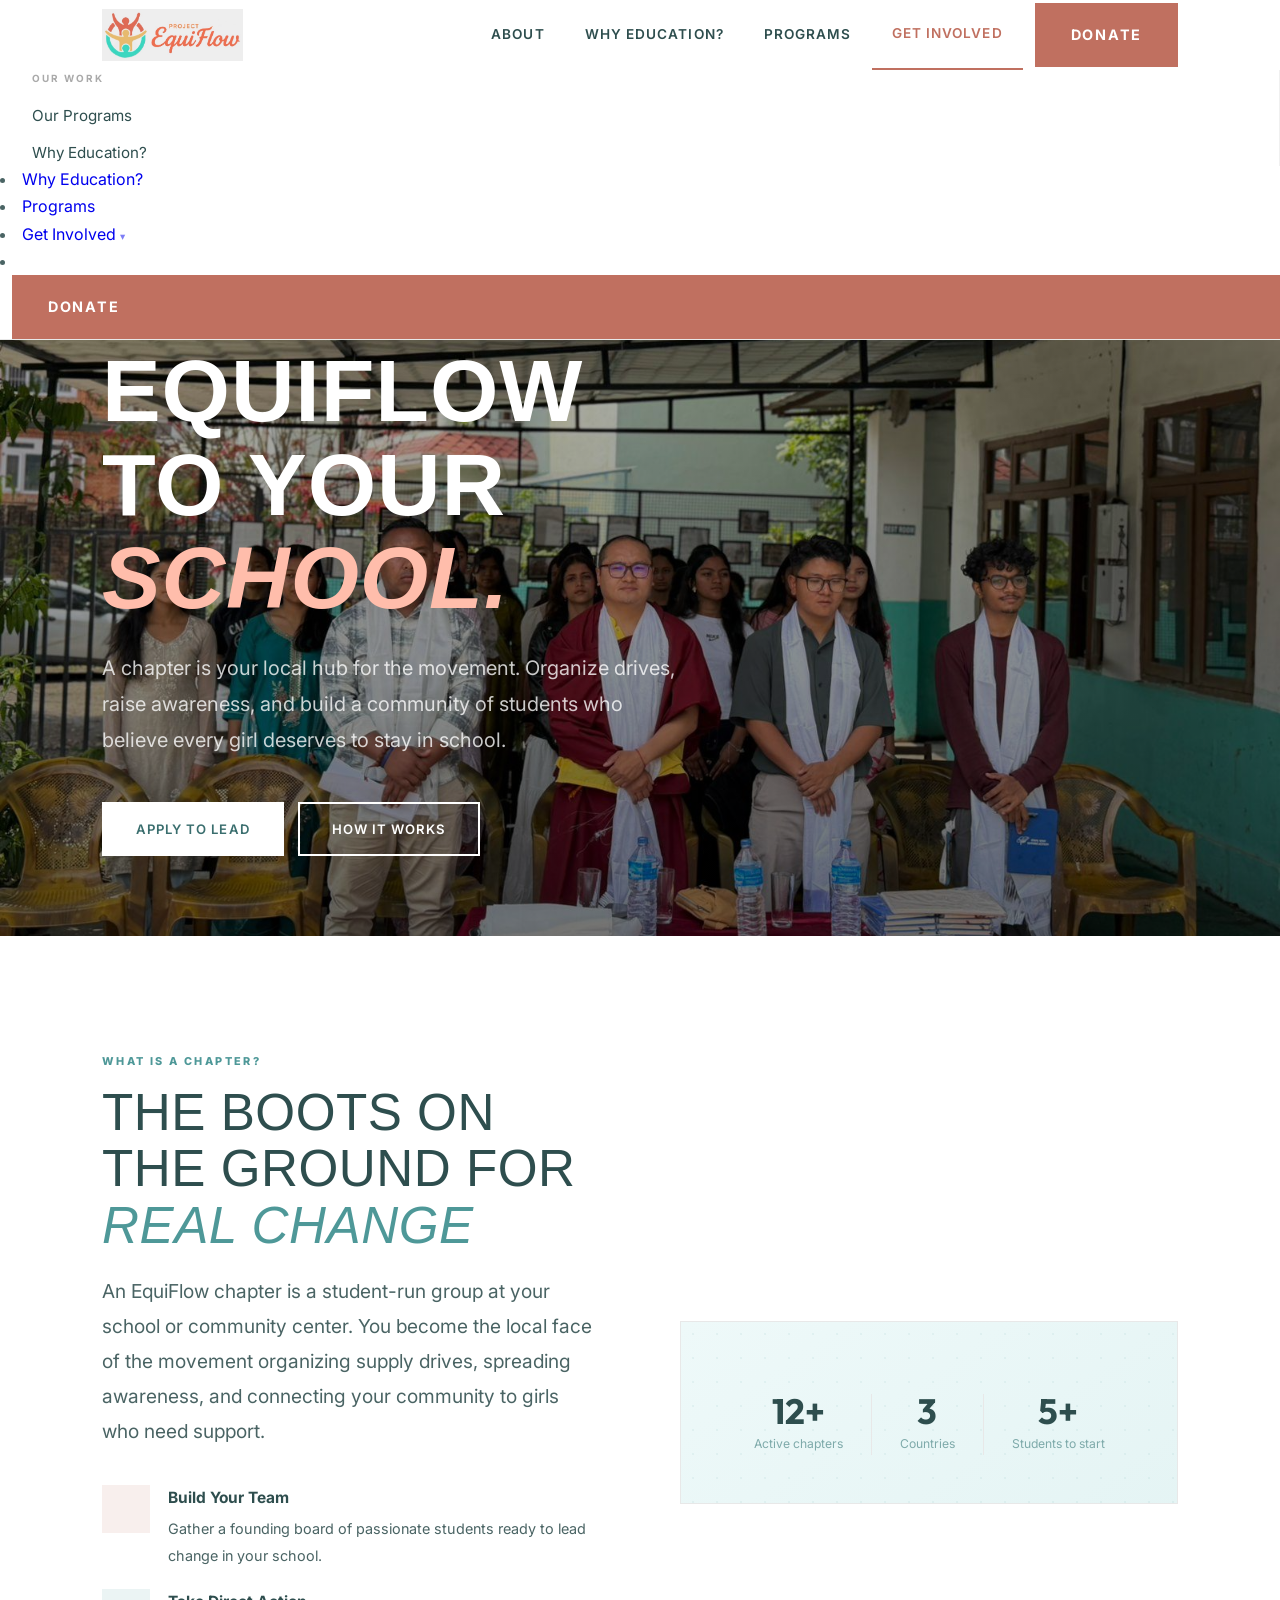
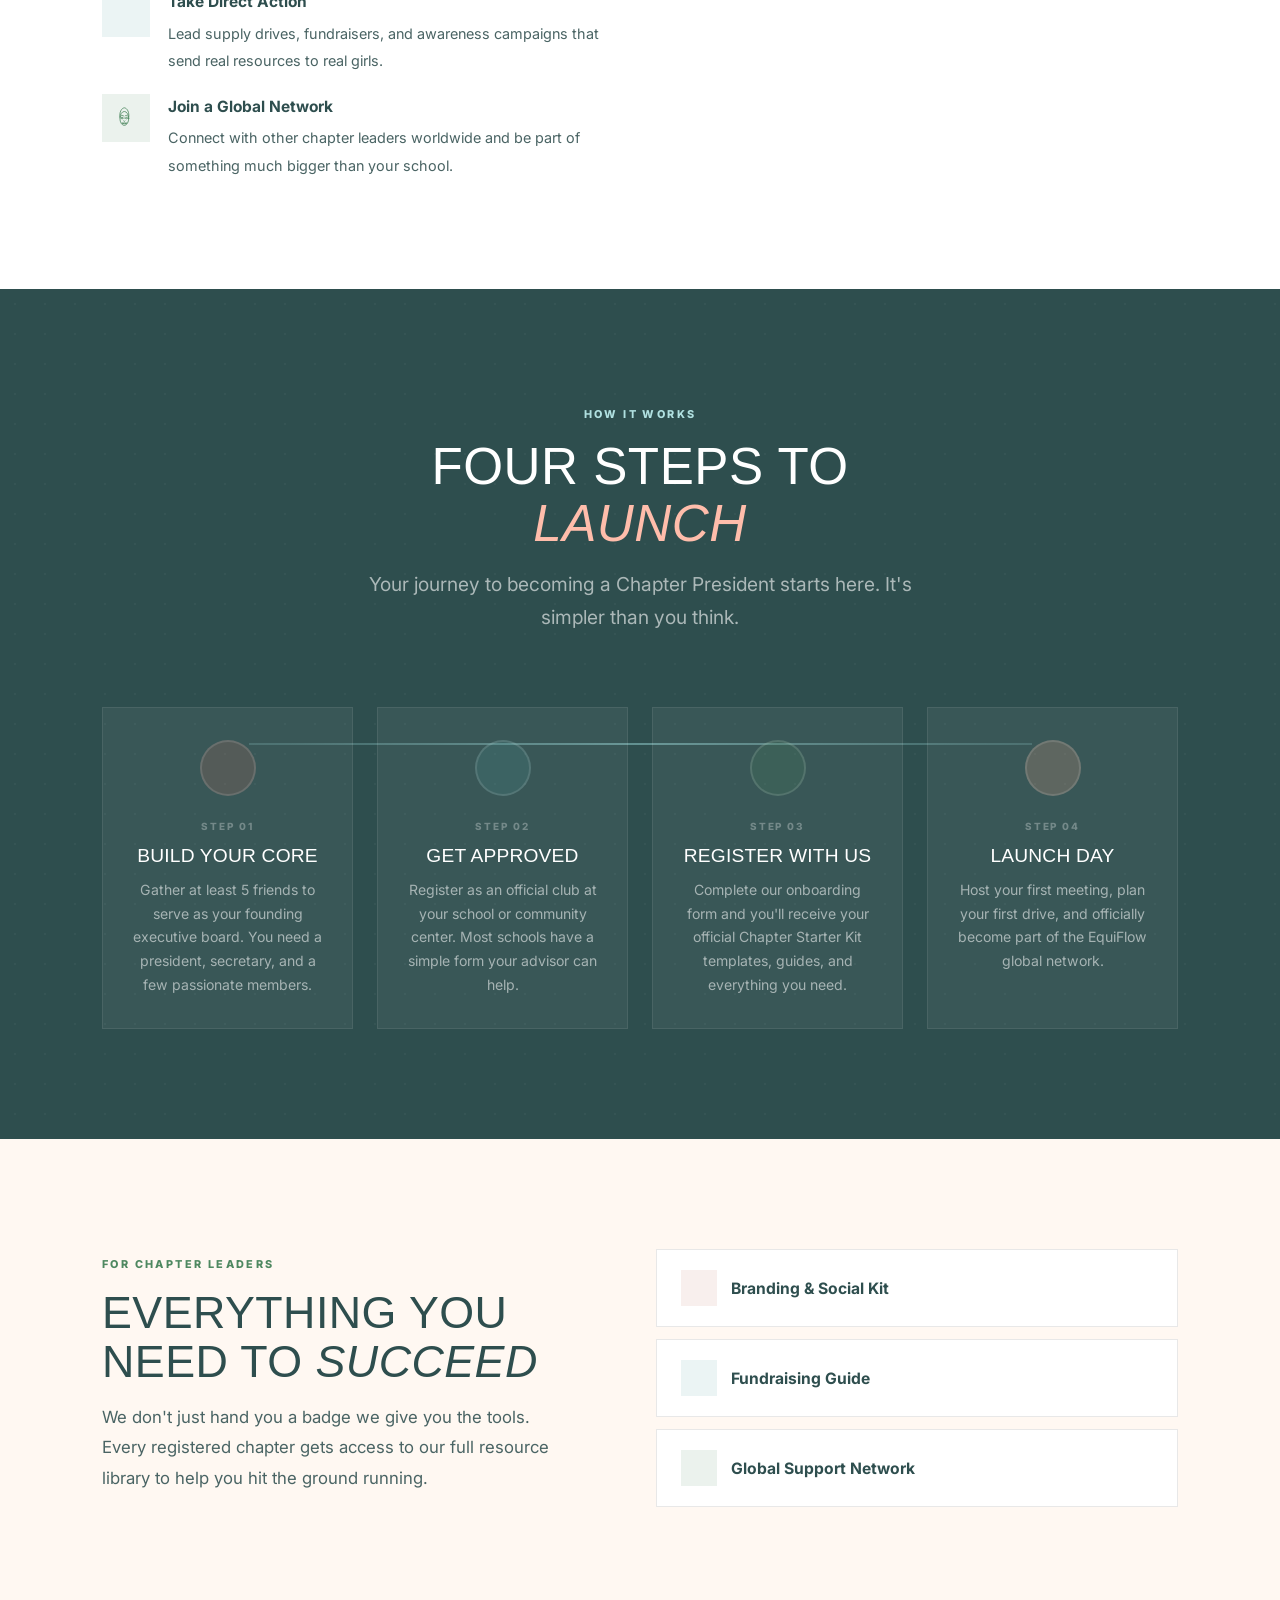
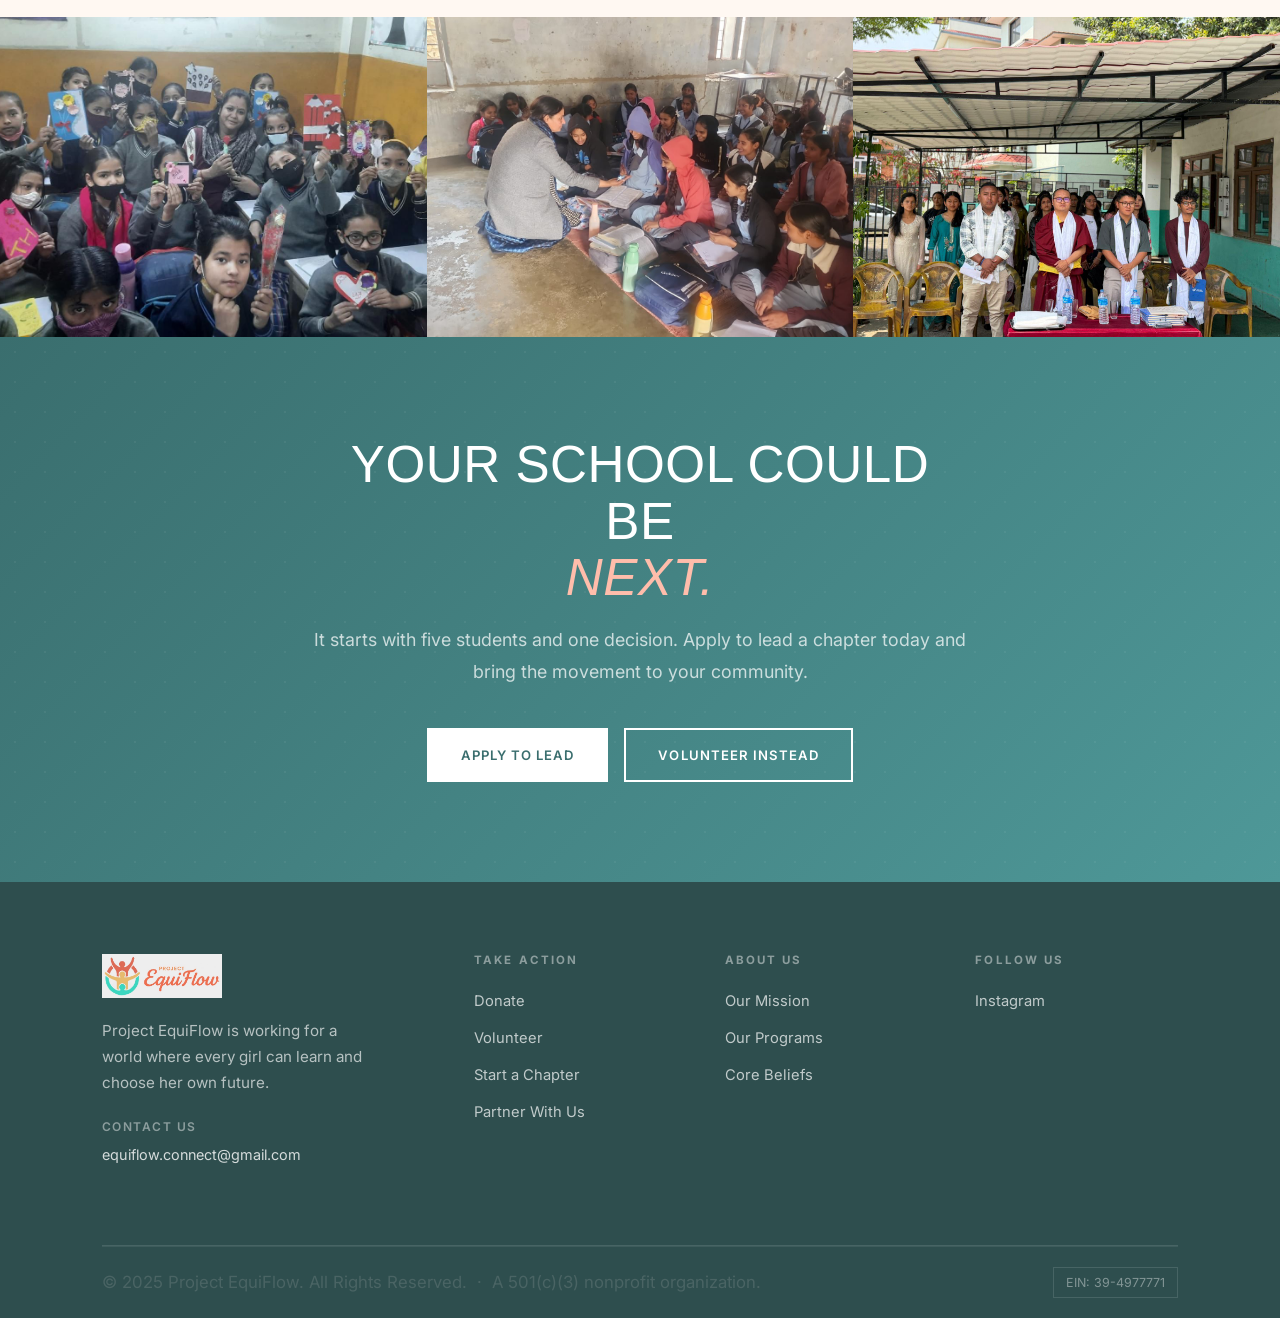
==== commit f759dc5e: "Simplify nav to 5 links, bigger why-ed text, fix logos - Remove mega dropdowns on all pages; nav is " ====
--- a/chapter.html
+++ b/chapter.html
@@ -284,21 +284,12 @@
                 <img src="image/download-2.jpg" alt="Project EquiFlow" style="height:52px;width:auto;display:block;" />
             </a>
                         <ul class="nav-links" id="nav-links">
-                <li class="has-mega">
-                    <a href="index.html">About <span class="nav-chevron">▾</span></a>
-                    <div class="mega-drop">
-                        <div class="container mega-drop-inner">
-                            <div class="mega-col mega-col-intro">
-                                <p class="mega-label">About Us</p>
-                                <p class="mega-desc">Learn who we are, what we believe, and why we fight for girls' education.</p>
-                                <a href="mission.html" class="mega-see-all">Learn More →</a>
-                            </div>
-                            <div class="mega-col">
-                                <p class="mega-col-heading">Our Story</p>
-                                <ul>
-                                    <li><a href="mission.html">Our Mission</a></li>
-                                    <li><a href="mission.html#beliefs">Core Beliefs</a></li>
-                                </ul>
+                <li><a href="index.html">About</a></li>
+                <li><a href="why-education.html">Why Education?</a></li>
+                <li><a href="program.html">Programs</a></li>
+                <li><a href="volunteer.html" class="active-page">Get Involved</a></li>
+                <li><a href="https://docs.google.com/forms/d/1ufZauH4xaZ37Nz5kRHjh_QIL51TuNn06vASEfGitVos/viewform" target="_blank" rel="noopener" class="btn-donate">Donate</a></li>
+            </ul>
                             </div>
                             <div class="mega-col">
                                 <p class="mega-col-heading">Our Work</p>
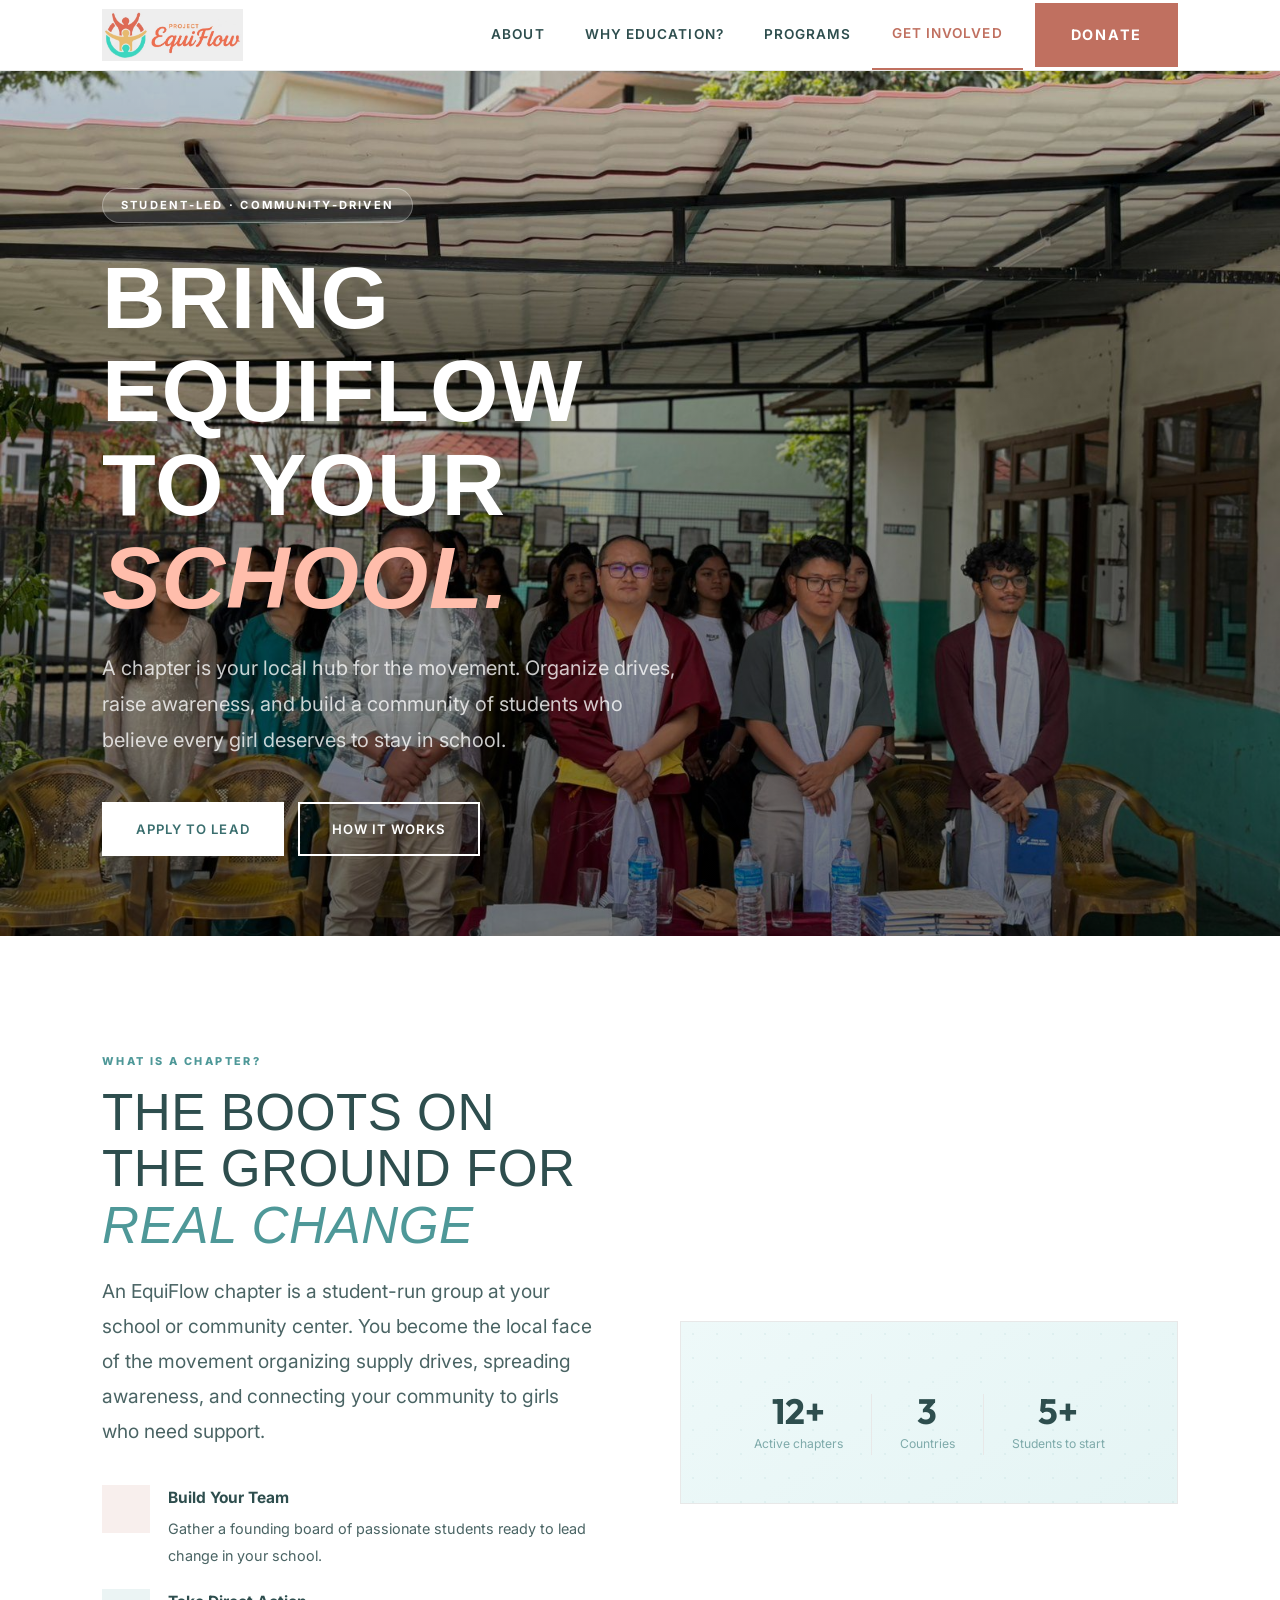
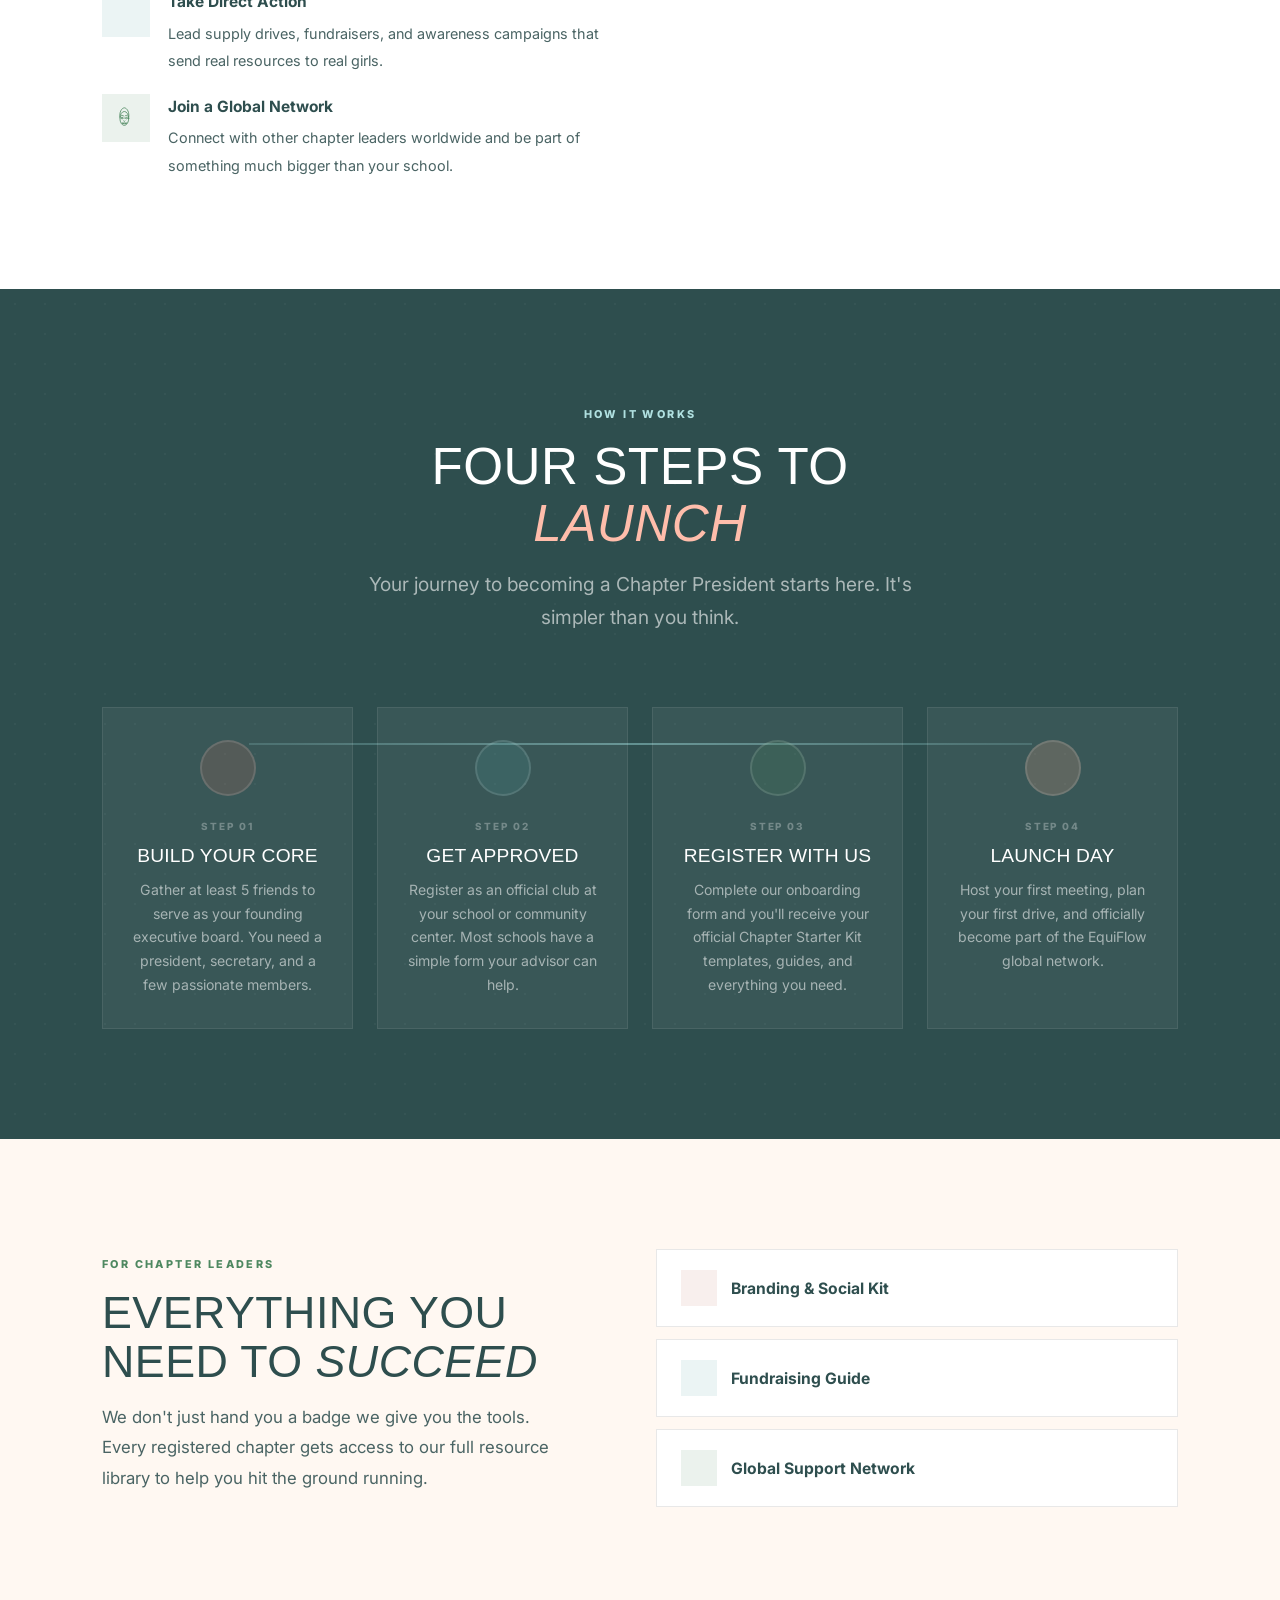
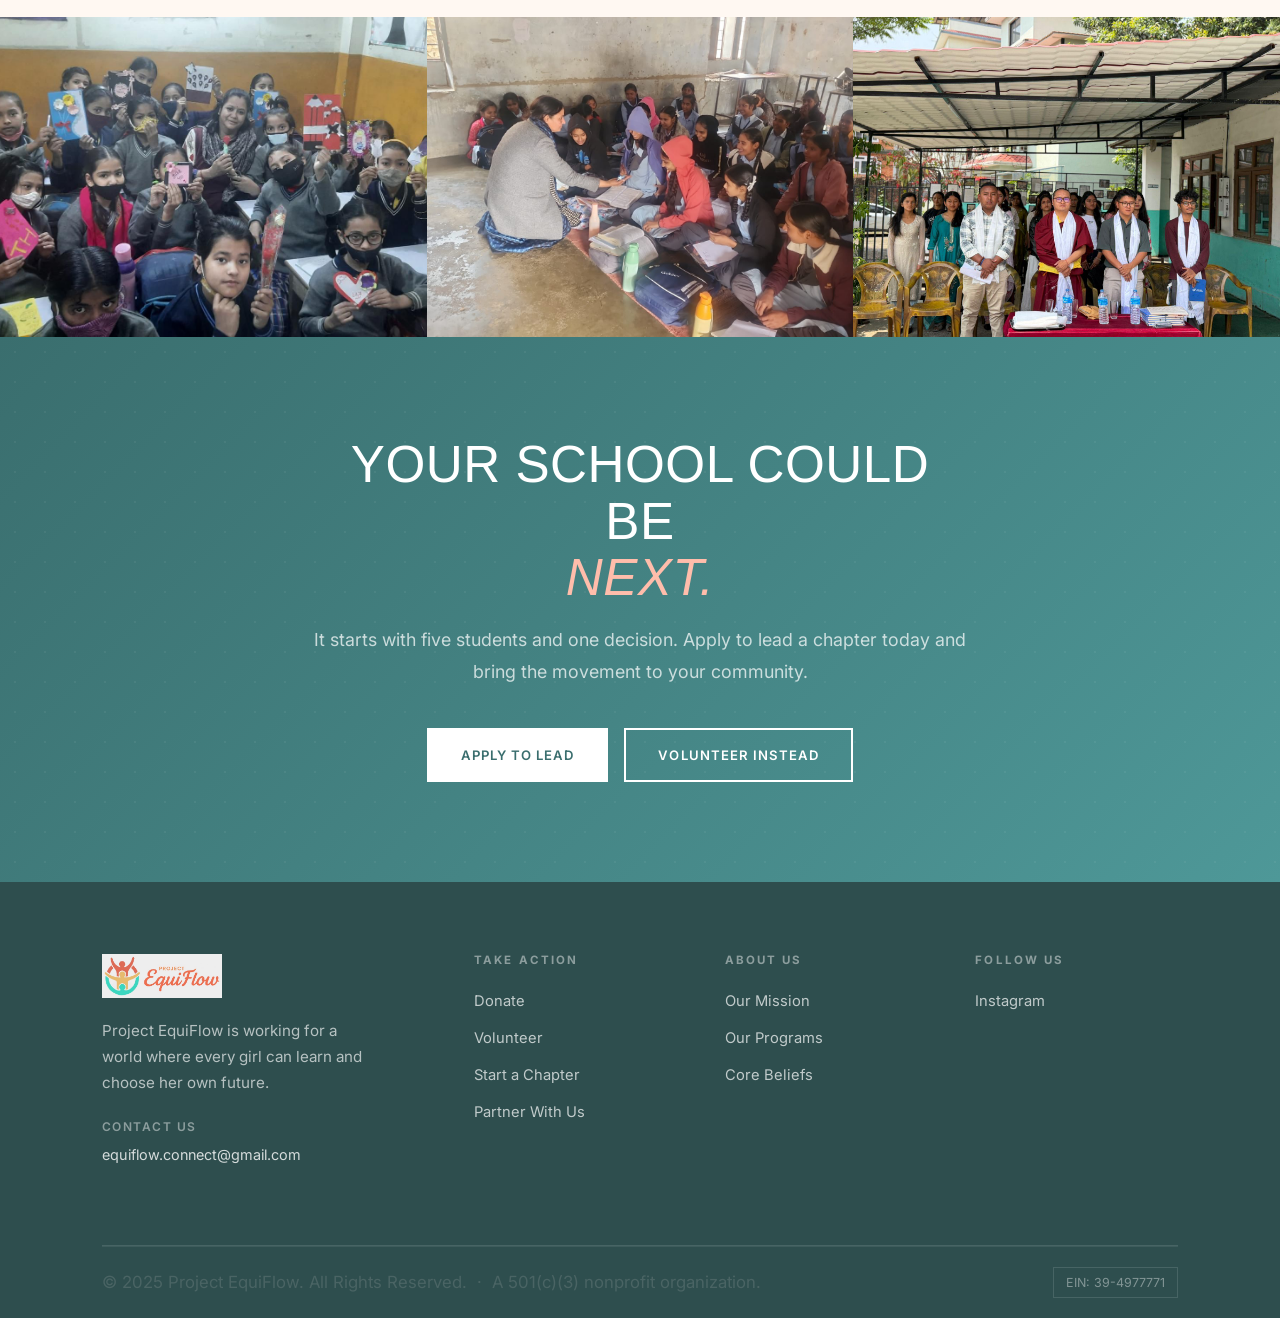
==== commit 7b60bf7b: "Remove leftover mega-menu HTML from all nav bars The Python batch-replacement in the prior session i" ====
--- a/chapter.html
+++ b/chapter.html
@@ -290,47 +290,6 @@
                 <li><a href="volunteer.html" class="active-page">Get Involved</a></li>
                 <li><a href="https://docs.google.com/forms/d/1ufZauH4xaZ37Nz5kRHjh_QIL51TuNn06vASEfGitVos/viewform" target="_blank" rel="noopener" class="btn-donate">Donate</a></li>
             </ul>
-                            </div>
-                            <div class="mega-col">
-                                <p class="mega-col-heading">Our Work</p>
-                                <ul>
-                                    <li><a href="program.html">Our Programs</a></li>
-                                    <li><a href="why-education.html">Why Education?</a></li>
-                                </ul>
-                            </div>
-                        </div>
-                    </div>
-                </li>
-                <li><a href="why-education.html">Why Education?</a></li>
-                <li><a href="program.html">Programs</a></li>
-                <li class="has-mega">
-                    <a href="volunteer.html" class="active-page">Get Involved <span class="nav-chevron">▾</span></a>
-                    <div class="mega-drop">
-                        <div class="container mega-drop-inner">
-                            <div class="mega-col mega-col-intro">
-                                <p class="mega-label">Take Action</p>
-                                <p class="mega-desc">Every action — big or small — keeps a girl in school and in leadership.</p>
-                                <a href="volunteer.html" class="mega-see-all">See All Ways to Help →</a>
-                            </div>
-                            <div class="mega-col">
-                                <p class="mega-col-heading">Volunteer</p>
-                                <ul>
-                                    <li><a href="volunteer.html">Volunteer</a></li>
-                                    <li><a href="https://docs.google.com/forms/d/e/1FAIpQLScfsn3H9LZ4NnRd0ORk6OgTbW1NsHnHxJmTMsAm6yLCFaHRUA/viewform?usp=publish-editor" target="_blank" rel="noopener">Start a Chapter</a></li>
-                                </ul>
-                            </div>
-                            <div class="mega-col">
-                                <p class="mega-col-heading">Support</p>
-                                <ul>
-                                    <li><a href="https://docs.google.com/forms/d/1ufZauH4xaZ37Nz5kRHjh_QIL51TuNn06vASEfGitVos/viewform" target="_blank" rel="noopener">Donate</a></li>
-                                    <li><a href="partner.html">Partner With Us</a></li>
-                                </ul>
-                            </div>
-                        </div>
-                    </div>
-                </li>
-                <li><a href="https://docs.google.com/forms/d/1ufZauH4xaZ37Nz5kRHjh_QIL51TuNn06vASEfGitVos/viewform" target="_blank" rel="noopener" class="btn-donate">Donate</a></li>
-            </ul>
             <button class="nav-hamburger" id="hamburger" aria-label="Open menu">
                 <span></span><span></span><span></span>
             </button>
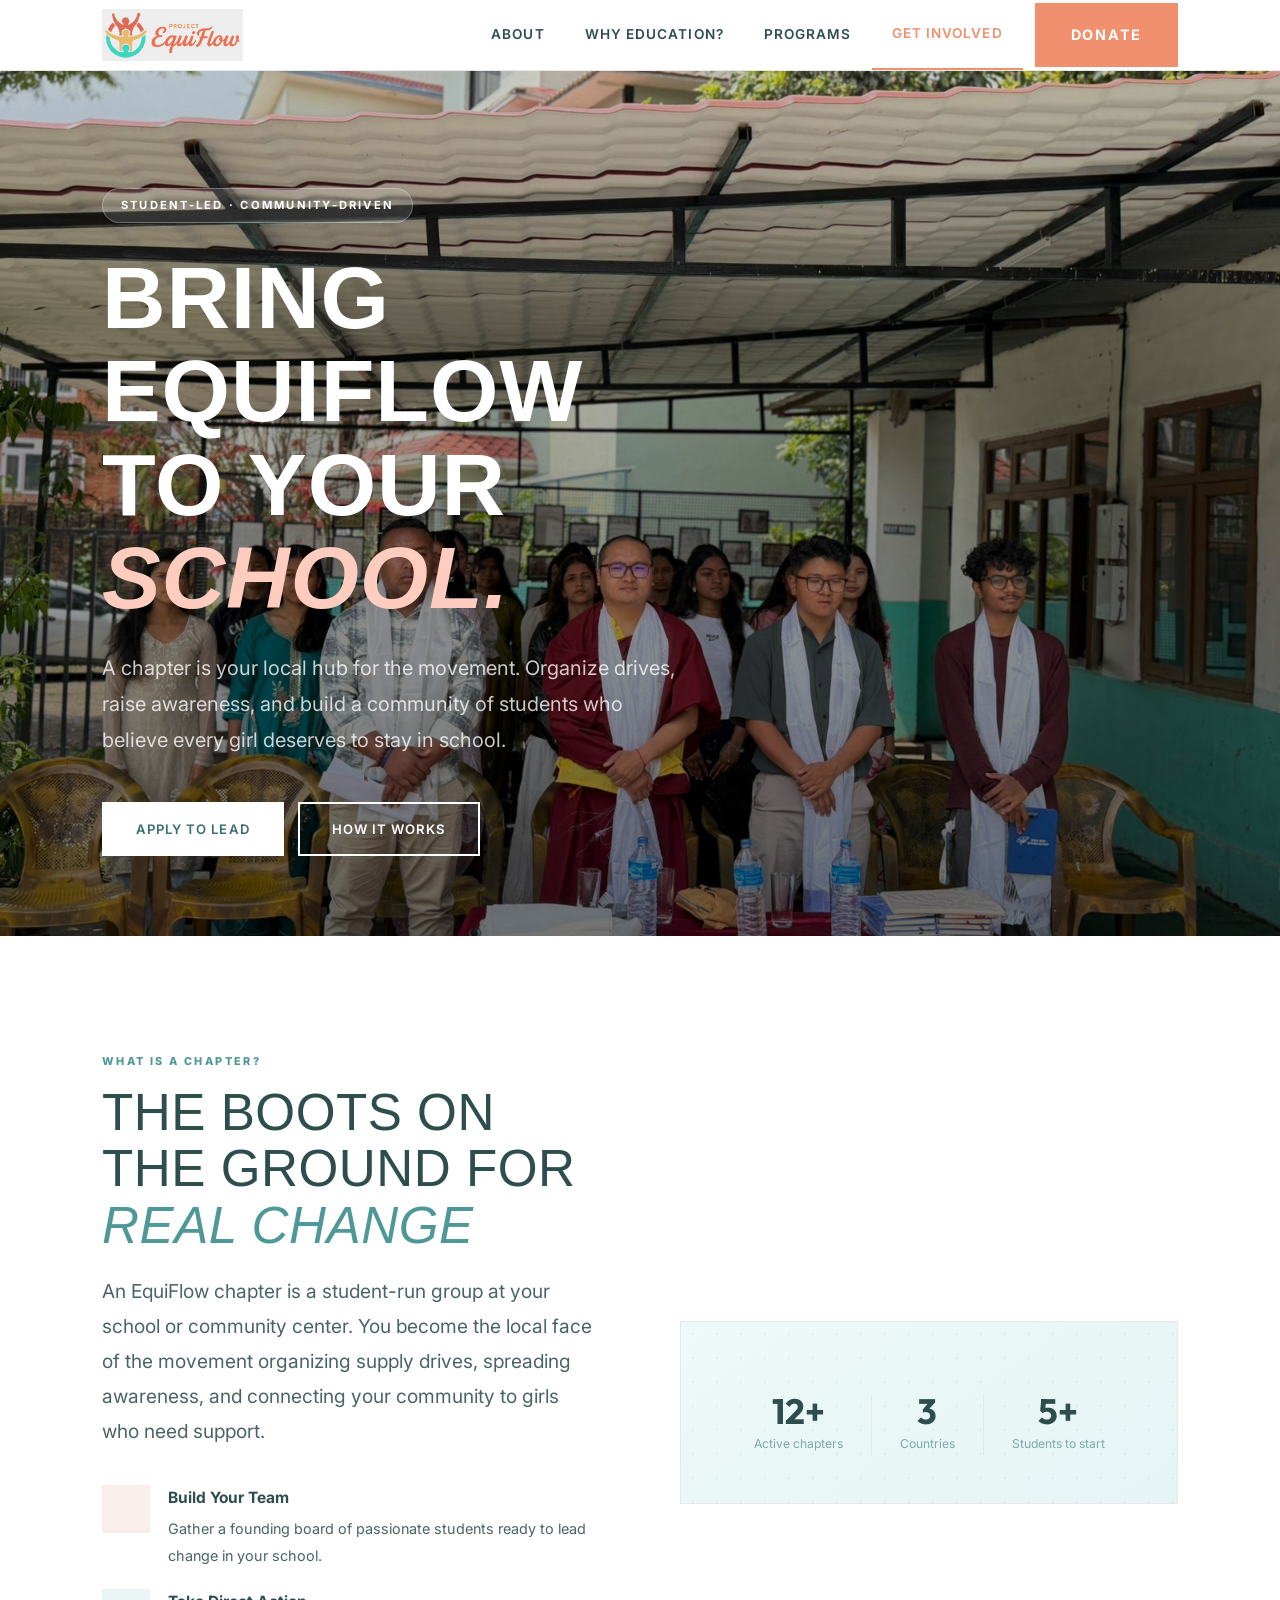
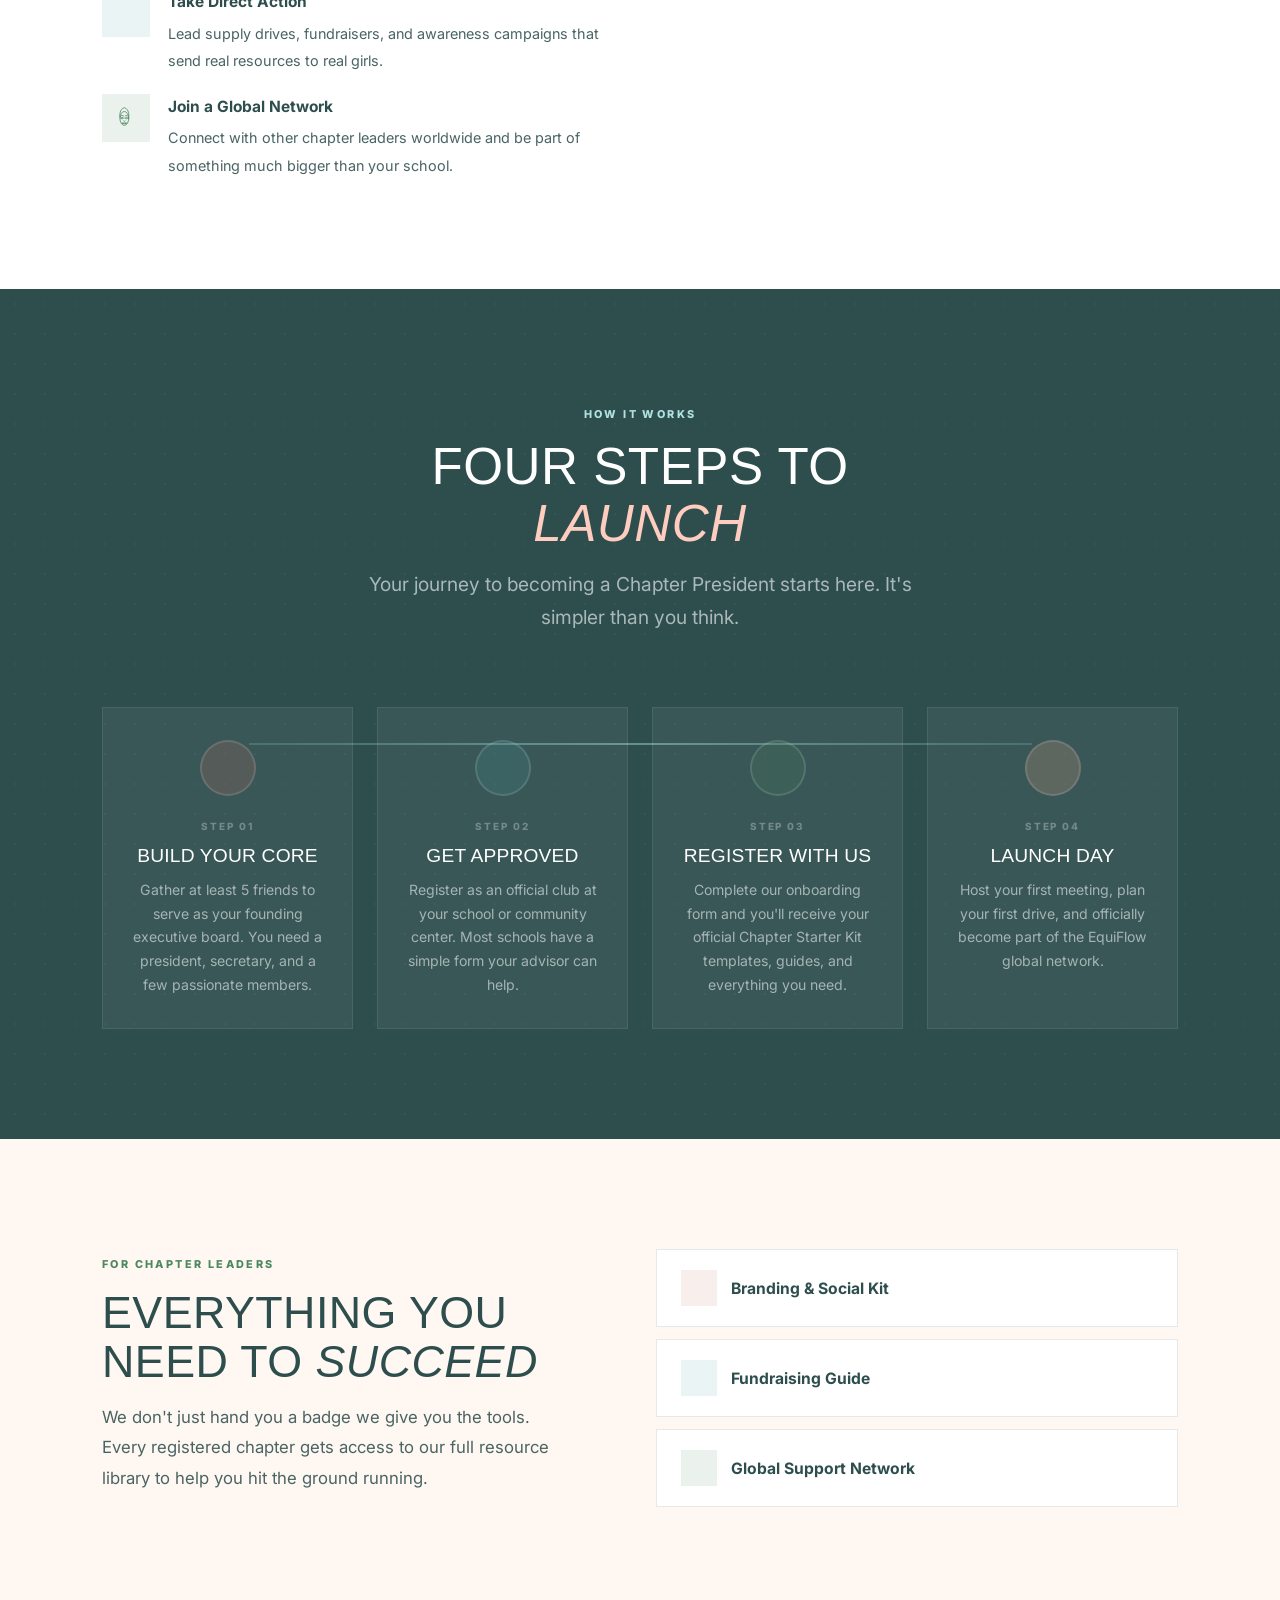
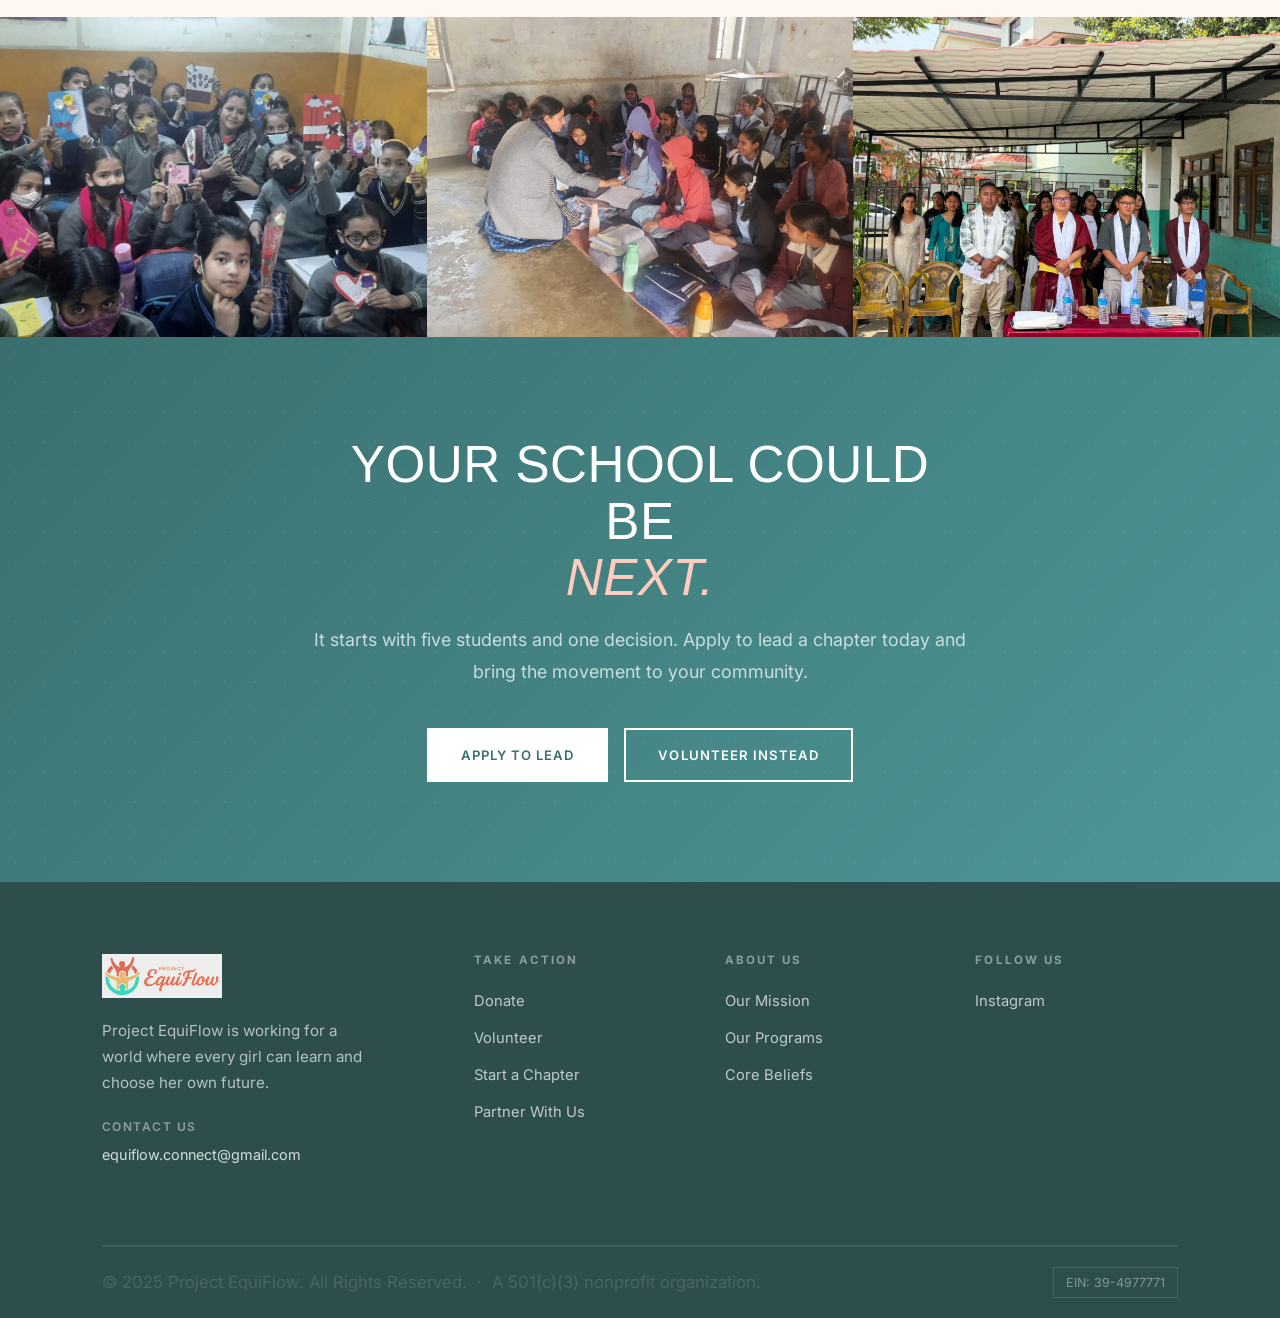
==== commit aa2cfaf8: "UI polish: coral color, fonts, photo reuse, pillars heading, bullet trim - Unified coral to #F0906E " ====
--- a/chapter.html
+++ b/chapter.html
@@ -10,7 +10,7 @@
         :root {
             --coral:      #FFBDAB;
             --coral-dark: #F5A488;
-            --coral-text: #E8907A;
+            --coral-text: #F0906E;
             --teal:       #96D4D4;
             --teal-light: #B0E0E0;
             --teal-pale:  #EEF9F9;
--- a/shared.css
+++ b/shared.css
@@ -7,9 +7,9 @@
 
 /* ── TOKENS ─────────────────────────────────────────────── */
 :root {
-    --coral:      #FFBDAB;
-    --coral-dark: #F5A488;
-    --coral-text: #C07060;
+    --coral:      #FFCDBF;
+    --coral-dark: #F9B59E;
+    --coral-text: #F0906E;
     --teal:       #96D4D4;
     --teal-light: #B0E0E0;
     --teal-pale:  #EEF9F9;
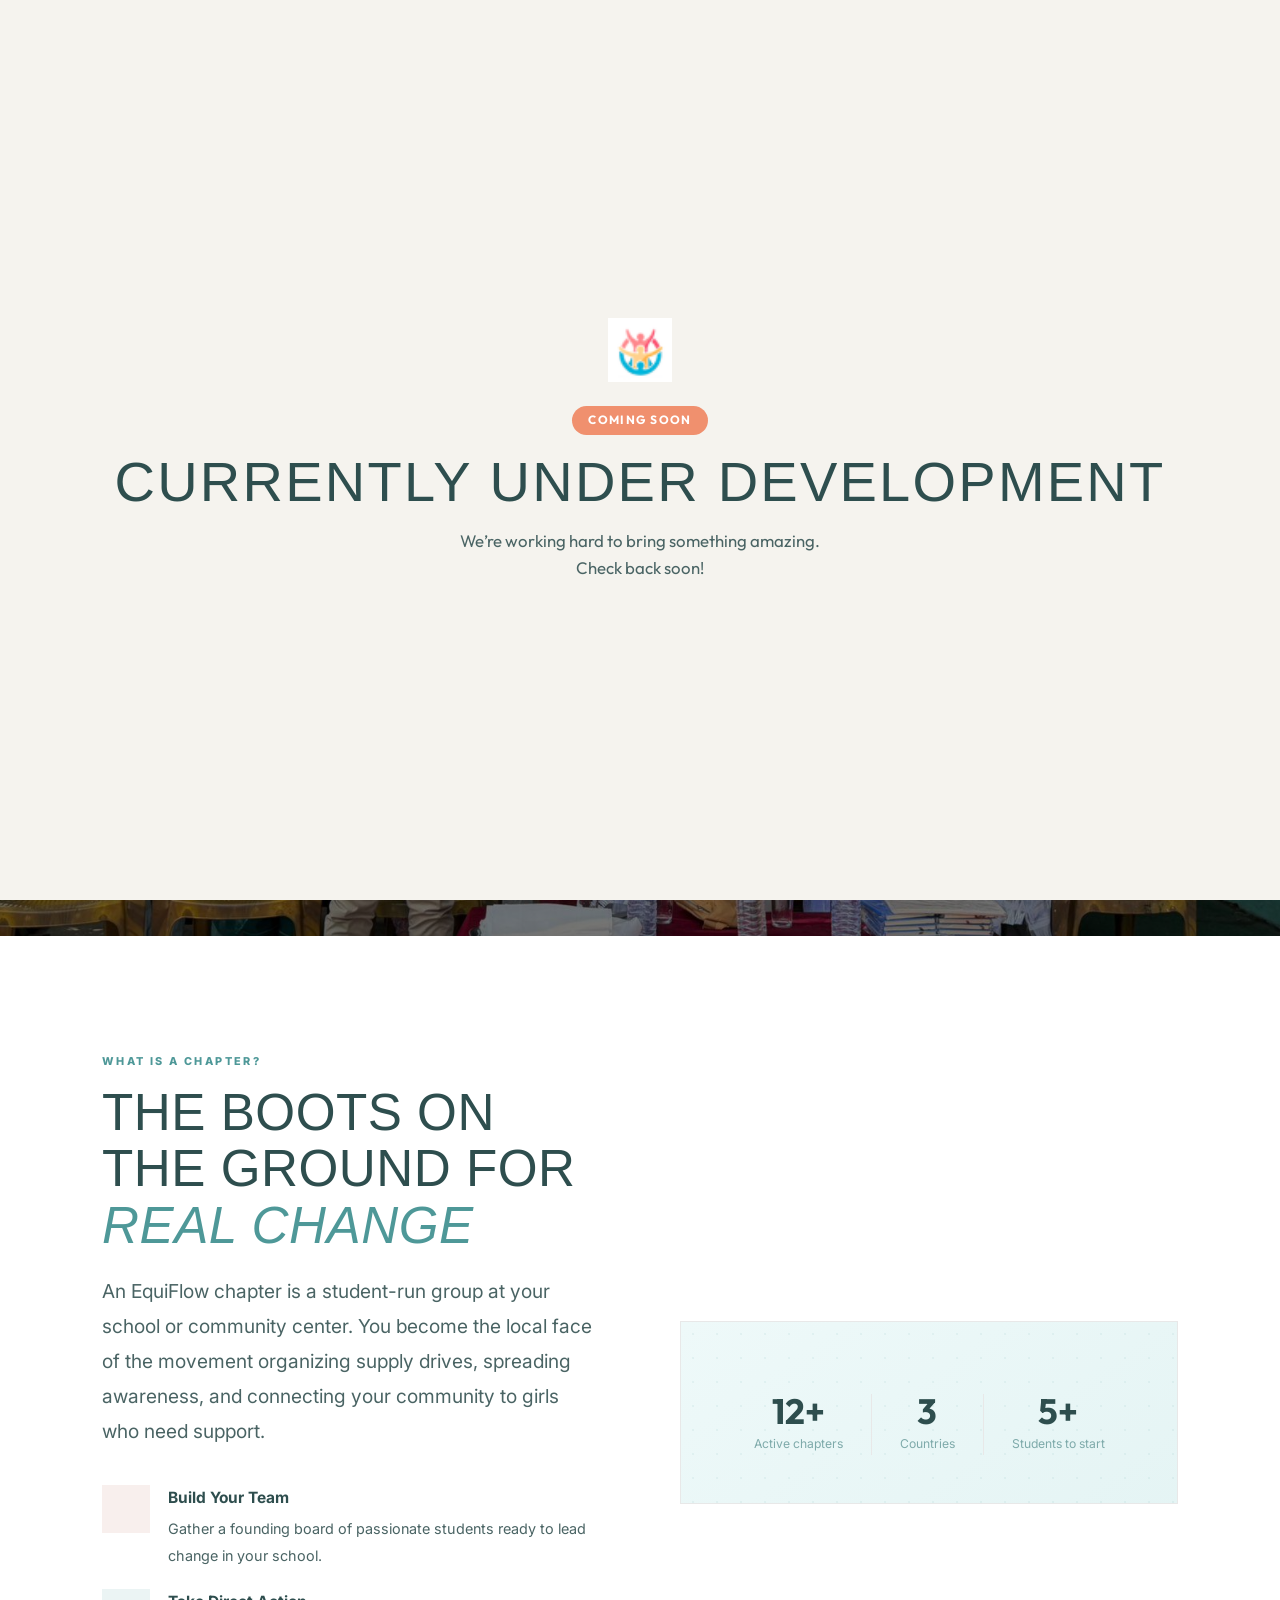
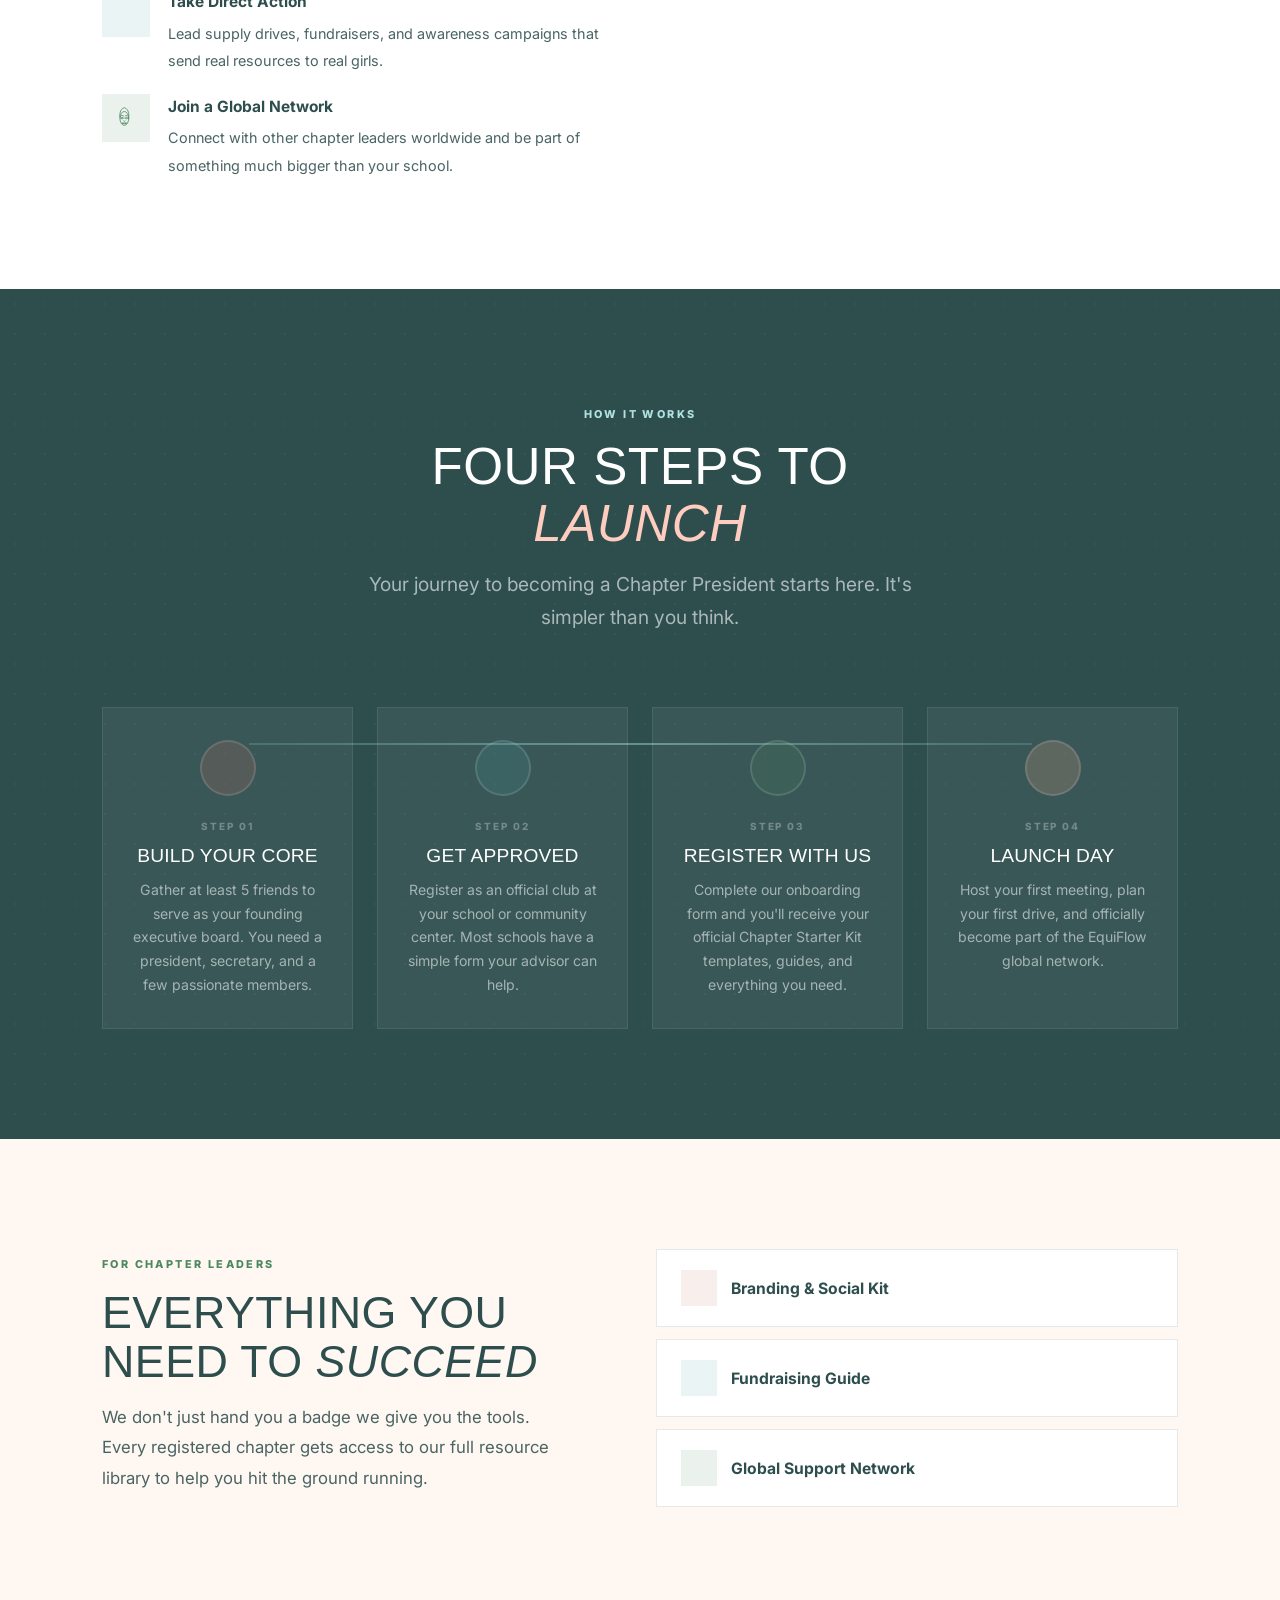
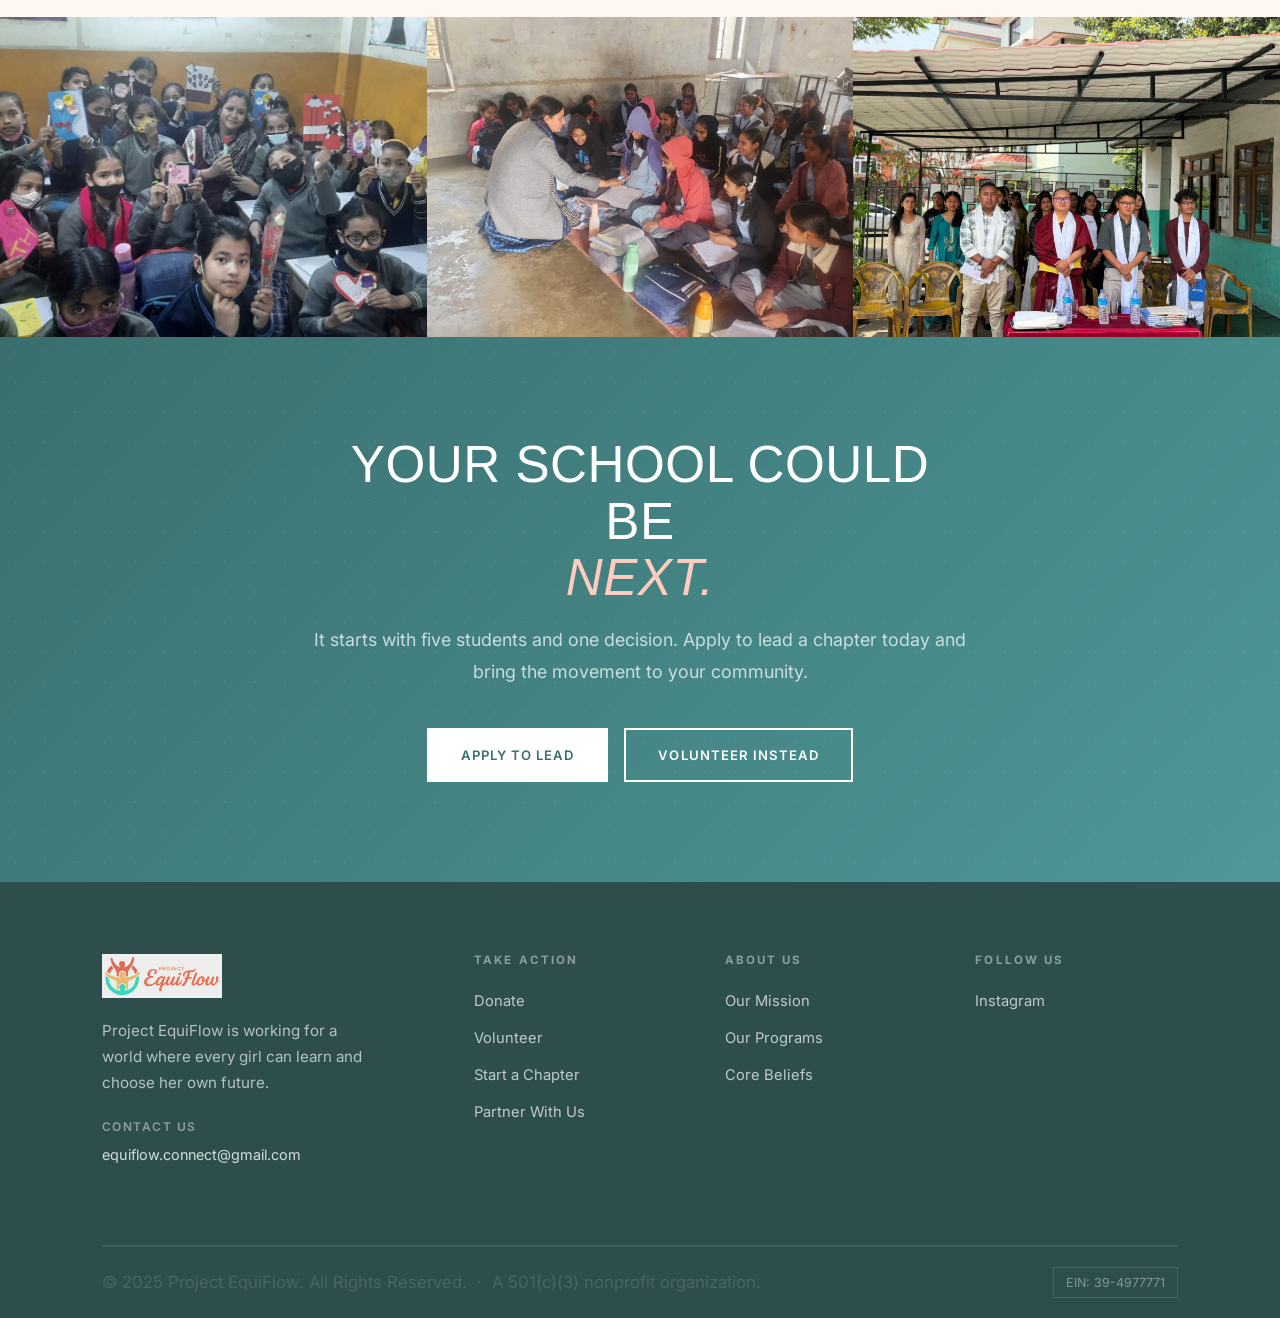
==== commit f996f421: "Add "Currently Under Development" overlay to all pages Co-Authored-By: Claude Sonnet 4.6 <noreply@an" ====
--- a/chapter.html
+++ b/chapter.html
@@ -273,9 +273,57 @@
     </style>
     <link rel="stylesheet" href="shared.css">
     <link rel="stylesheet" href="transitions.css">
-    <link rel="icon" type="image/png" href="image/favicon.png">
+    <link rel="icon" type="image/png" href="image/logo-icon.png">
+<style>
+#dev-overlay {
+    position: fixed;
+    inset: 0;
+    z-index: 99999;
+    background: #f5f3ee;
+    display: flex;
+    flex-direction: column;
+    align-items: center;
+    justify-content: center;
+    gap: 16px;
+    font-family: "Outfit", sans-serif;
+}
+#dev-overlay img { height: 64px; width: auto; margin-bottom: 8px; }
+#dev-overlay .dev-tag {
+    background: #F0906E;
+    color: #fff;
+    font-size: 0.75rem;
+    font-weight: 700;
+    letter-spacing: 0.12em;
+    text-transform: uppercase;
+    padding: 4px 16px;
+    border-radius: 999px;
+}
+#dev-overlay h1 {
+    font-family: "Anton", sans-serif;
+    font-size: clamp(2rem, 6vw, 3.5rem);
+    color: #2E4E4E;
+    letter-spacing: 0.04em;
+    margin: 0;
+    text-align: center;
+}
+#dev-overlay p {
+    font-size: 1.05rem;
+    color: #4A6464;
+    margin: 0;
+    text-align: center;
+    max-width: 360px;
+    line-height: 1.6;
+}
+</style>
 </head>
 <body>
+<div id="dev-overlay">
+  <img src="image/logo-icon.png" alt="Project EquiFlow" />
+  <span class="dev-tag">Coming Soon</span>
+  <h1>Currently Under Development</h1>
+  <p>We&#8217;re working hard to bring something amazing. Check back soon!</p>
+</div>
+
 
     <!-- NAVIGATION -->
     <header class="site-header" id="site-header">
--- a/shared.css
+++ b/shared.css
@@ -377,3 +377,48 @@
 @media (max-width: 900px) { .footer-inner { grid-template-columns: 1fr 1fr; } }
 @media (max-width: 540px) { .footer-inner { grid-template-columns: 1fr; } .footer-bottom { flex-direction: column; gap: 8px; text-align: center; } }
 @media (max-width: 640px) { .stats-grid { grid-template-columns: repeat(2,1fr); } }
+
+/* ── UNDER DEVELOPMENT OVERLAY ───────────────────────────── */
+#dev-overlay {
+    position: fixed;
+    inset: 0;
+    z-index: 99999;
+    background: #f5f3ee;
+    display: flex;
+    flex-direction: column;
+    align-items: center;
+    justify-content: center;
+    gap: 20px;
+    font-family: 'Outfit', sans-serif;
+}
+#dev-overlay img {
+    height: 64px;
+    width: auto;
+    margin-bottom: 8px;
+}
+#dev-overlay h1 {
+    font-family: 'Anton', sans-serif;
+    font-size: clamp(2rem, 6vw, 3.5rem);
+    color: var(--ink, #2E4E4E);
+    letter-spacing: 0.04em;
+    margin: 0;
+    text-align: center;
+}
+#dev-overlay p {
+    font-size: 1.1rem;
+    color: var(--ink-mid, #4A6464);
+    margin: 0;
+    text-align: center;
+    max-width: 380px;
+    line-height: 1.6;
+}
+#dev-overlay .dev-tag {
+    background: var(--coral-text, #F0906E);
+    color: #fff;
+    font-size: 0.75rem;
+    font-weight: 700;
+    letter-spacing: 0.12em;
+    text-transform: uppercase;
+    padding: 4px 14px;
+    border-radius: 999px;
+}
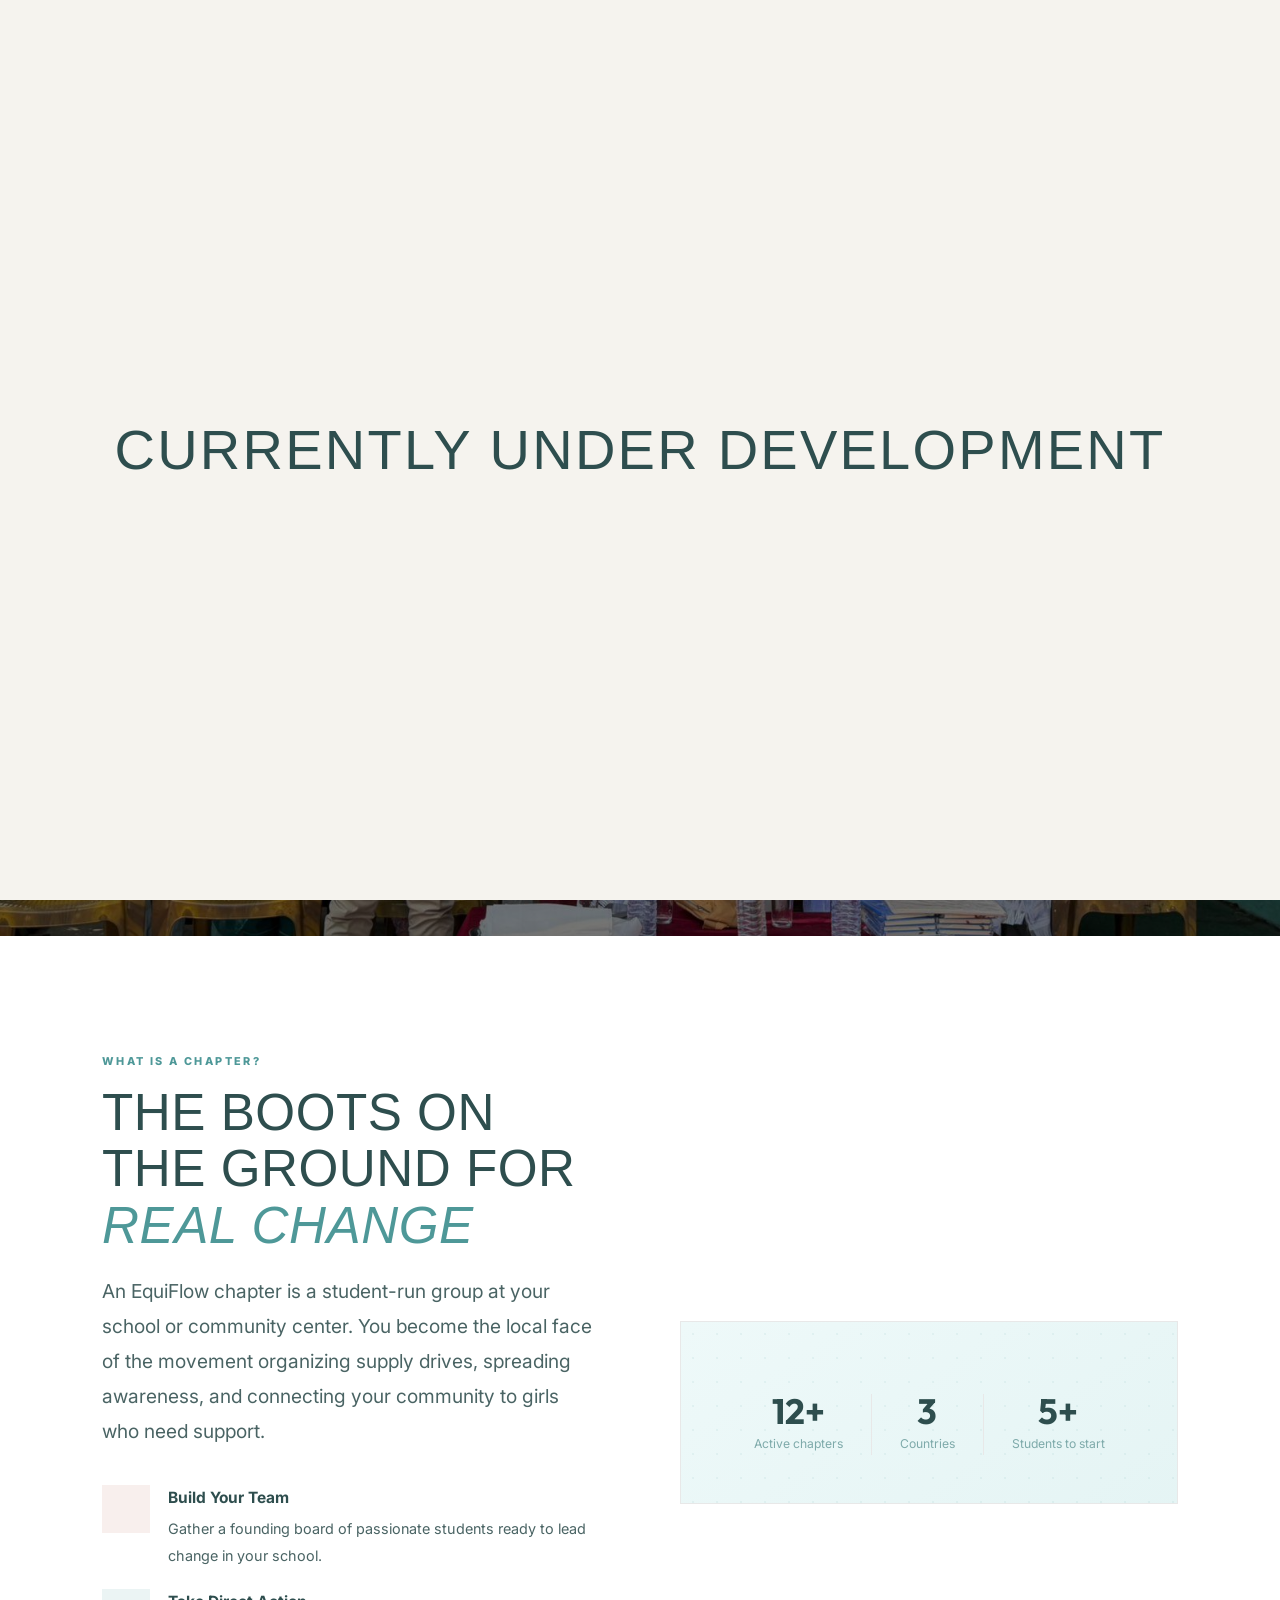
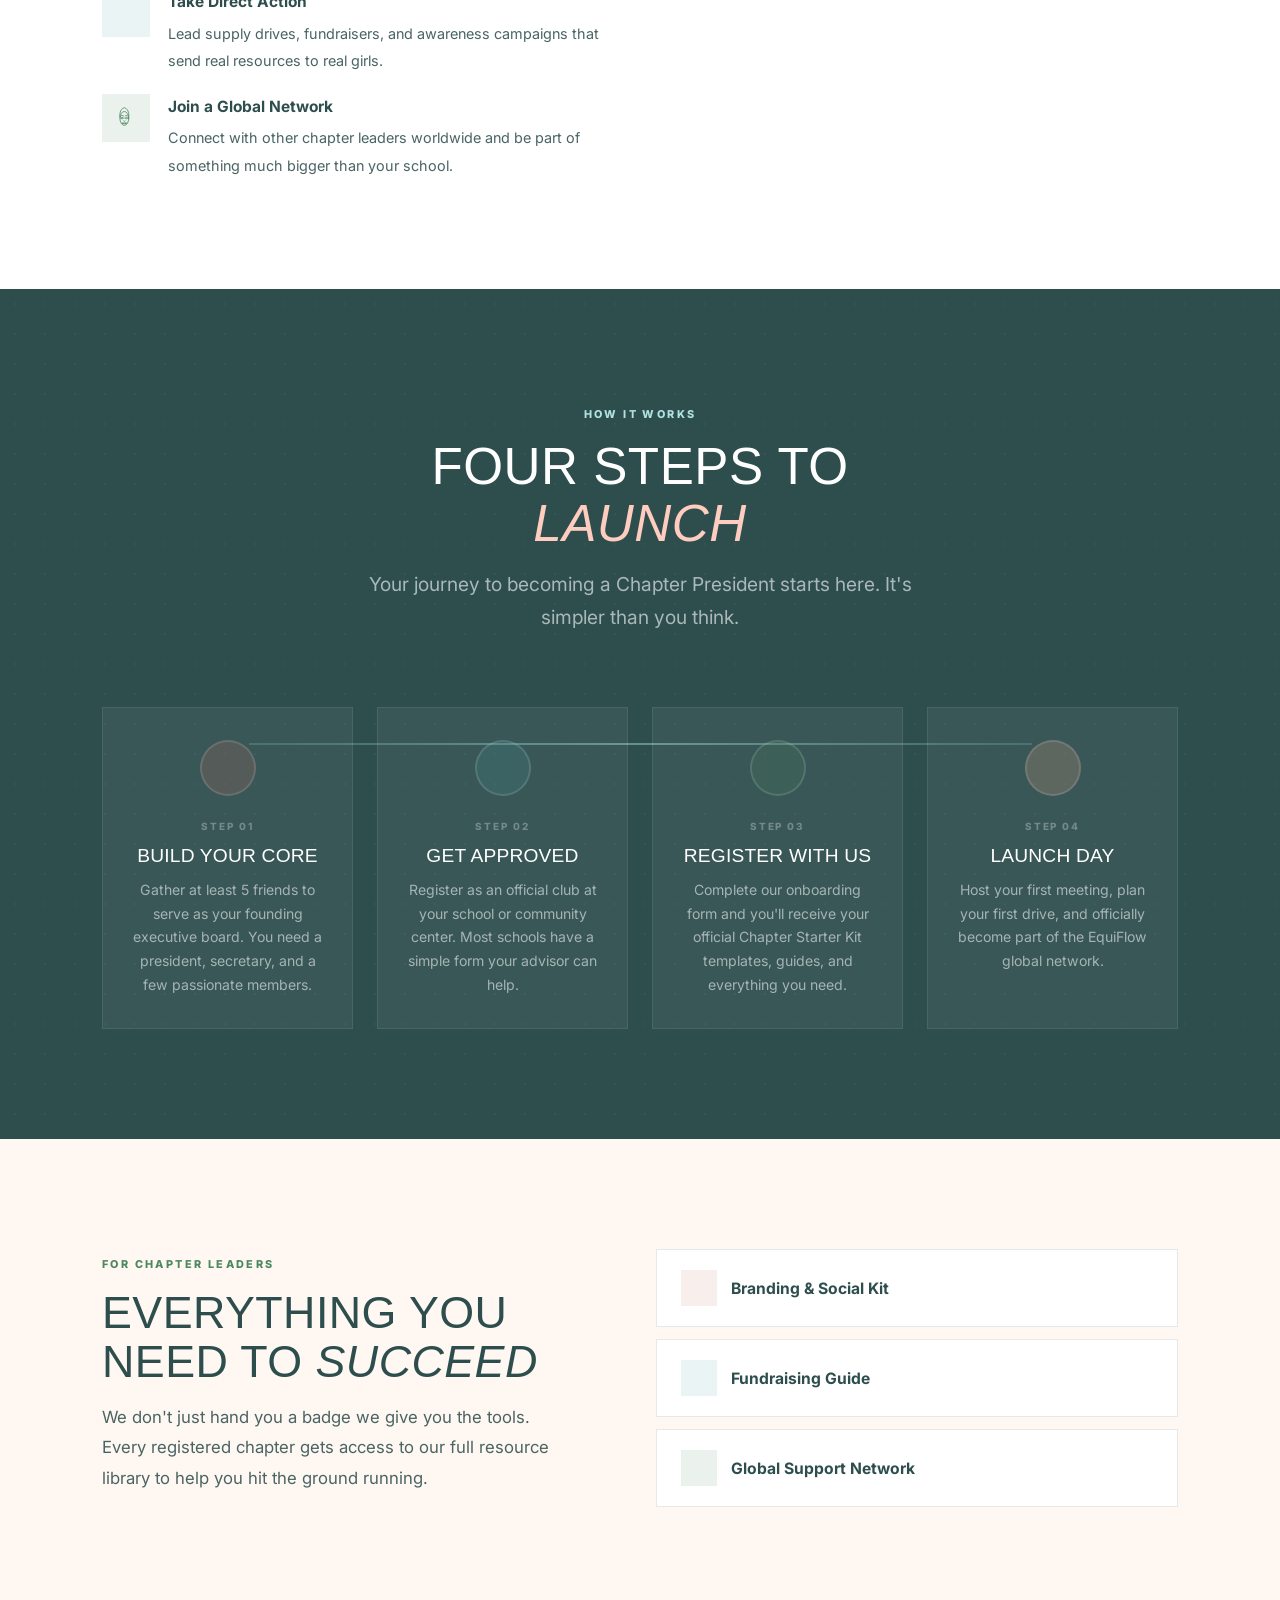
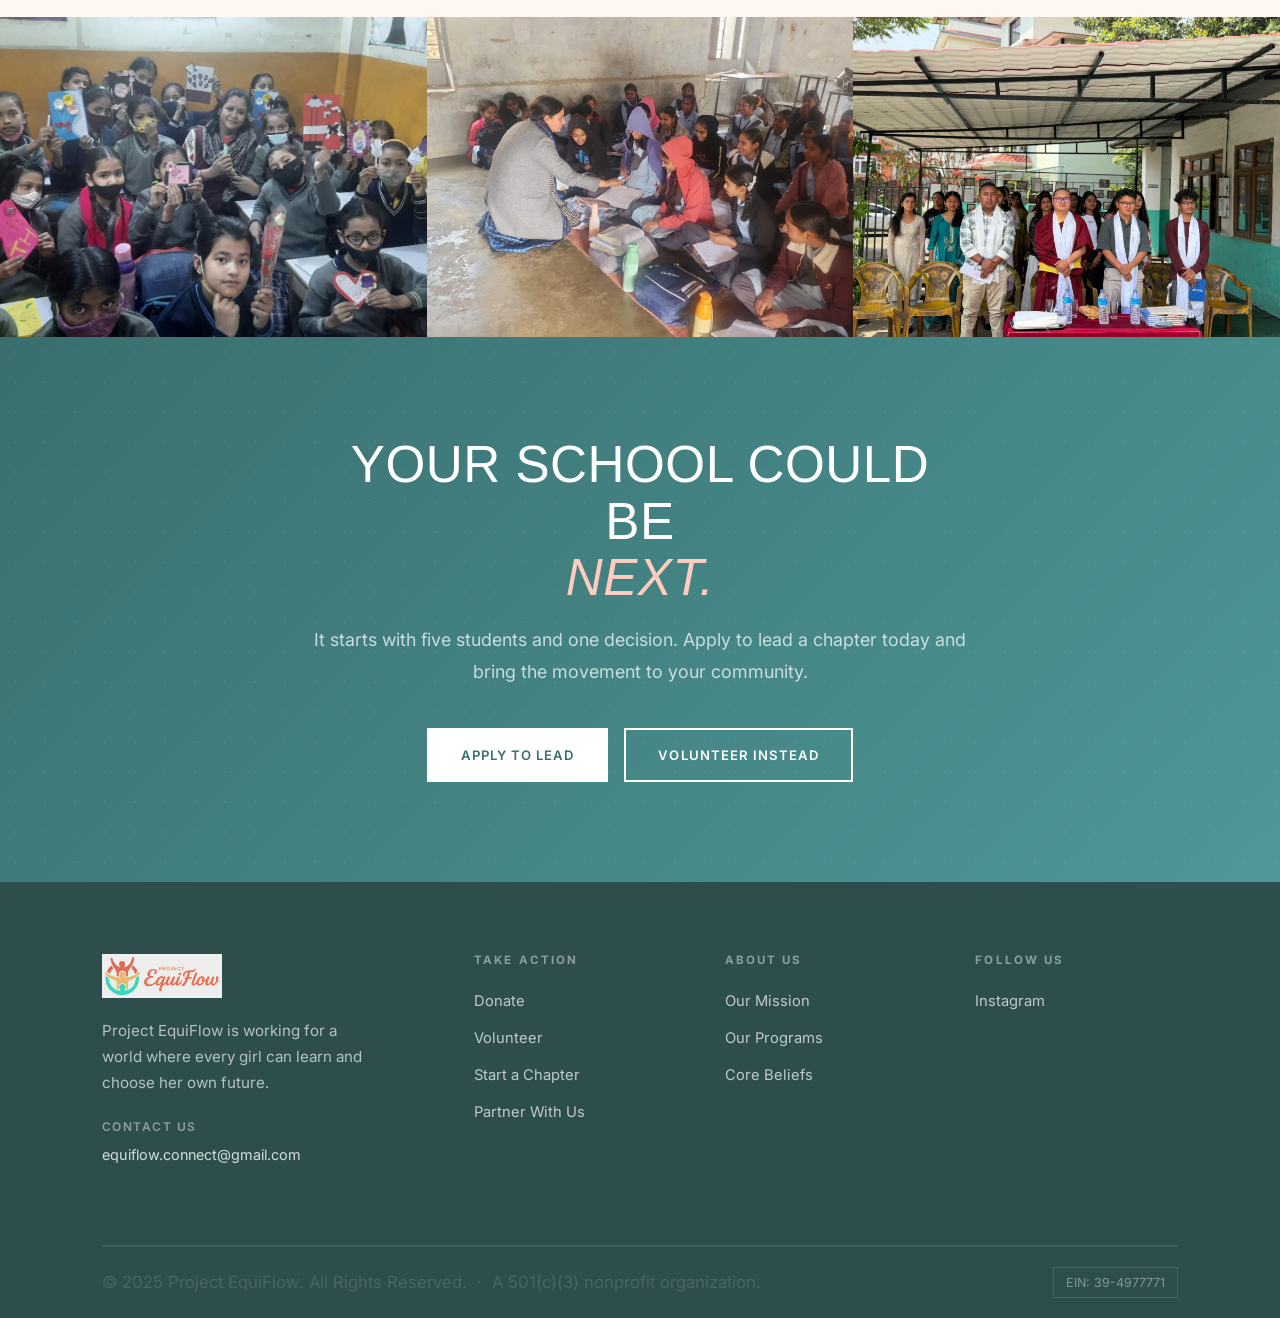
==== commit 2bda4165: "Simplify dev overlay: text only, no logo or subtext Co-Authored-By: Claude Sonnet 4.6 <noreply@anthr" ====
--- a/chapter.html
+++ b/chapter.html
@@ -318,11 +318,8 @@
 </head>
 <body>
 <div id="dev-overlay">
-  <img src="image/logo-icon.png" alt="Project EquiFlow" />
-  <span class="dev-tag">Coming Soon</span>
   <h1>Currently Under Development</h1>
-  <p>We&#8217;re working hard to bring something amazing. Check back soon!</p>
-</div>
+  </div>
 
 
     <!-- NAVIGATION -->
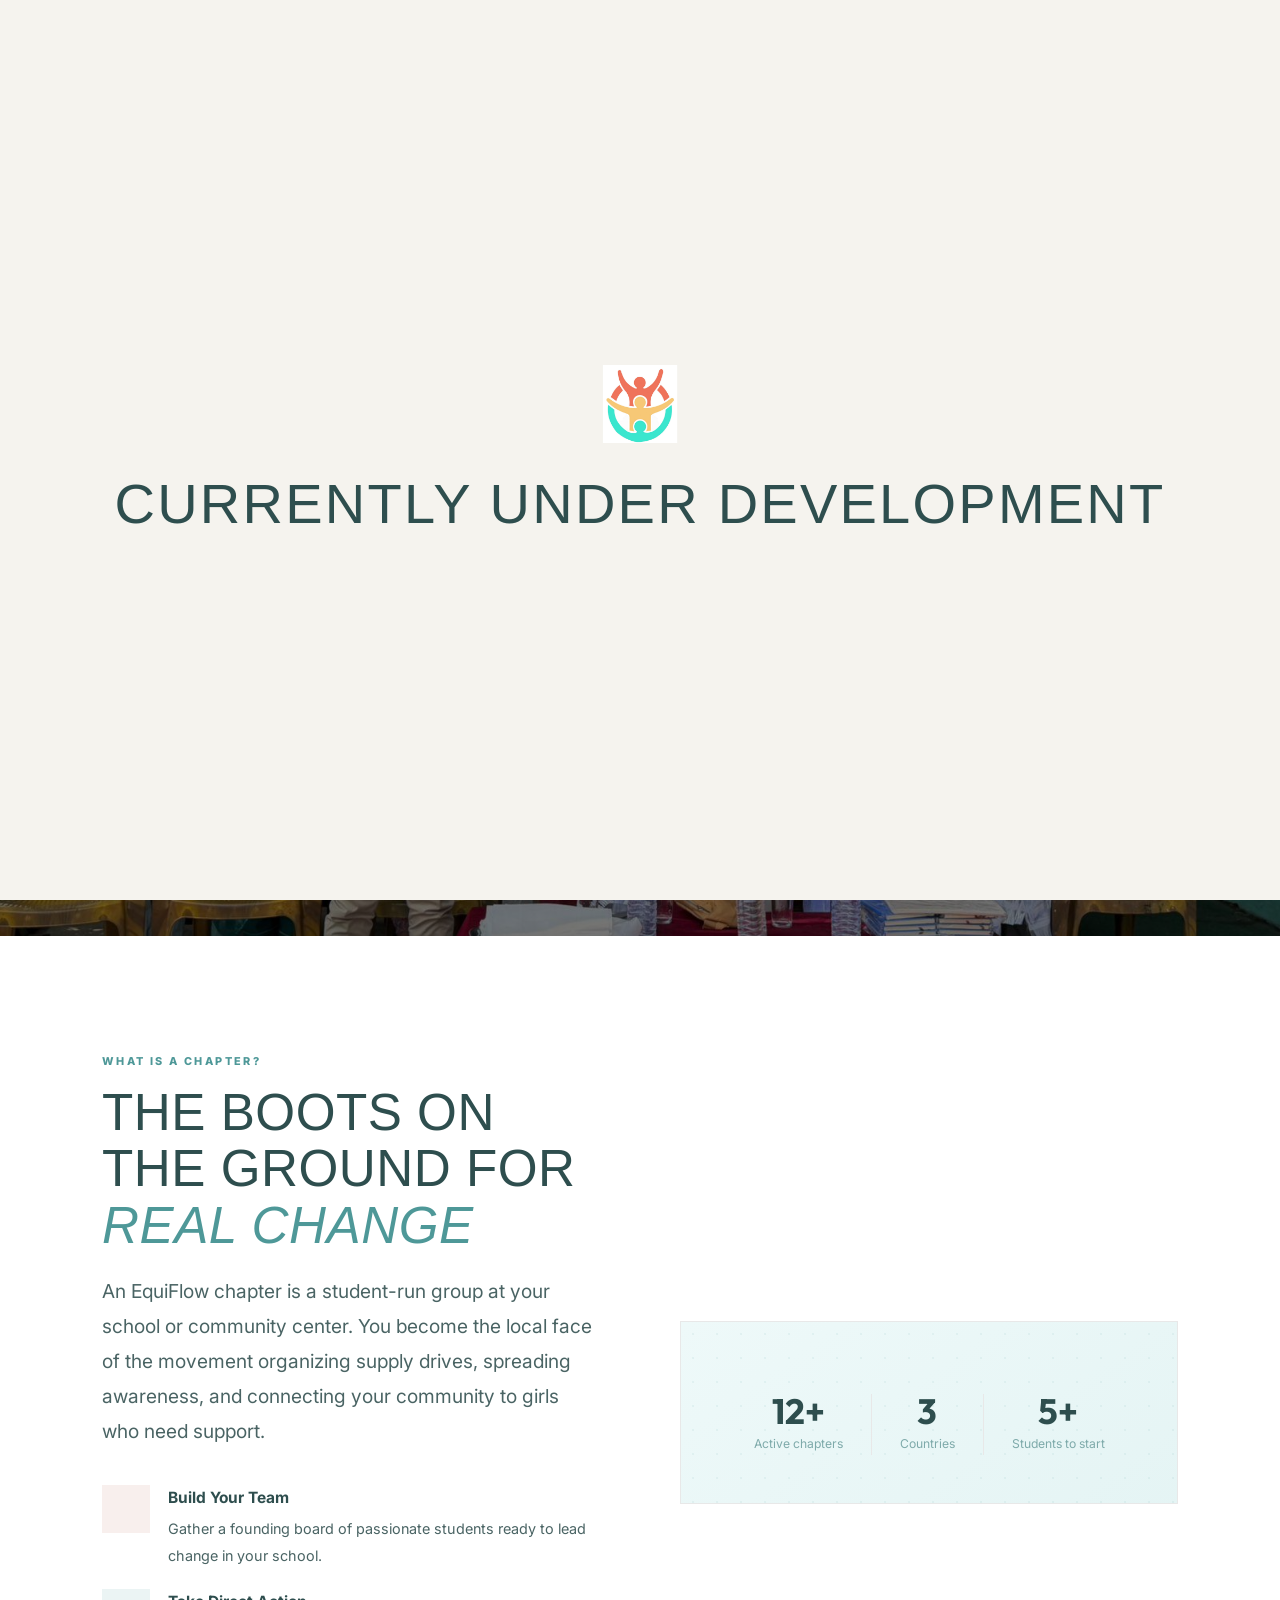
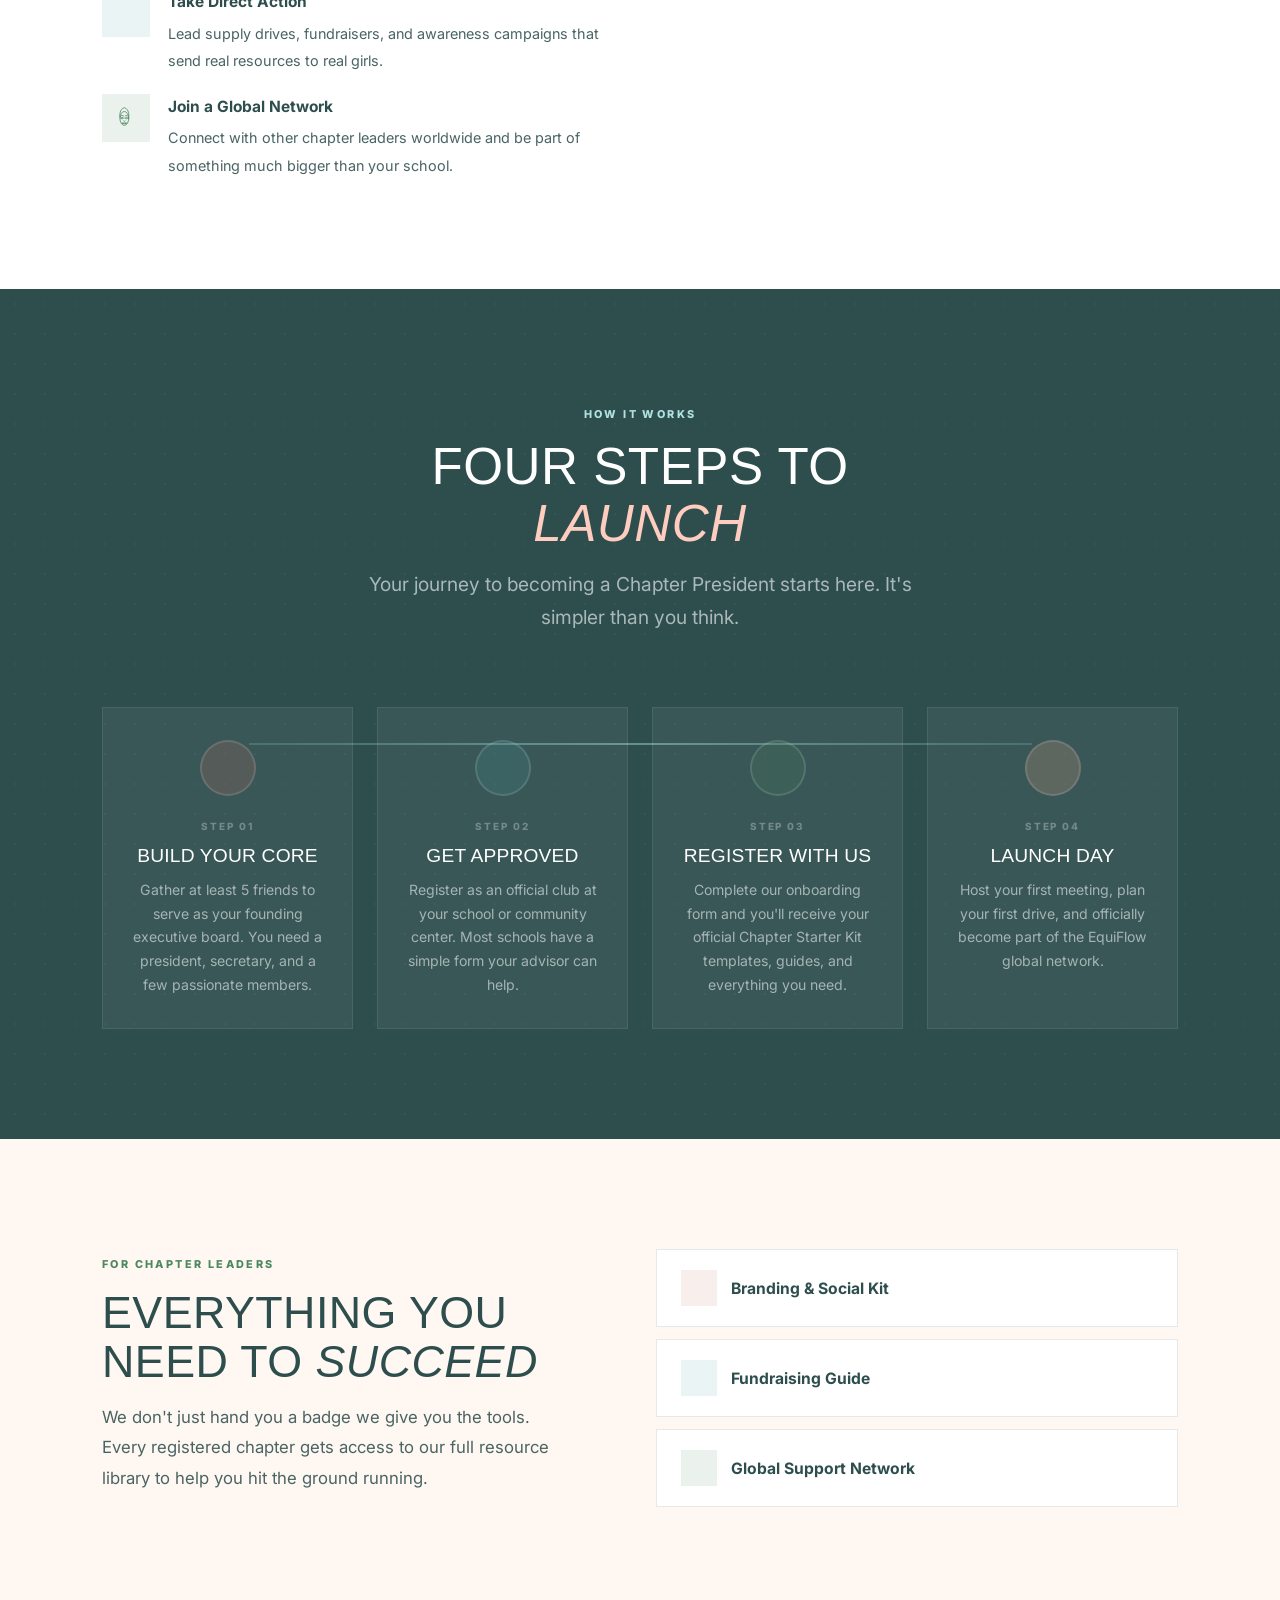
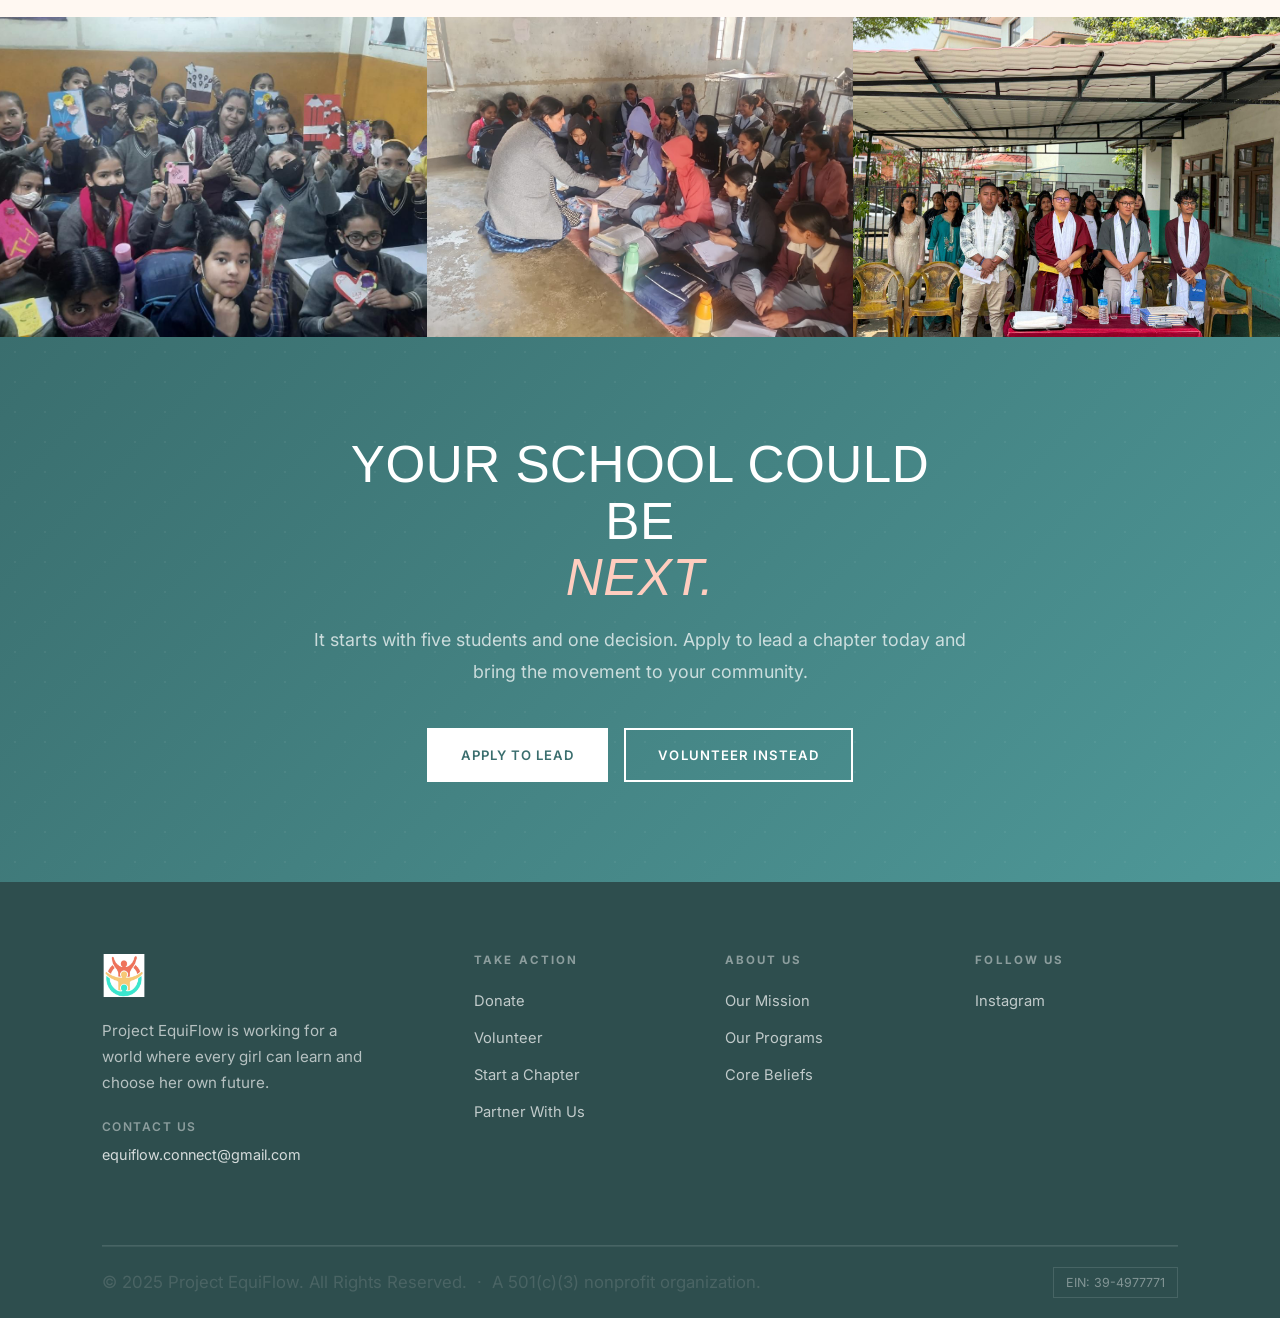
==== commit 27eed8ea: "Use logo-clean.png as logo and favicon across all pages, add to dev overlay Co-Authored-By: Claude S" ====
--- a/chapter.html
+++ b/chapter.html
@@ -273,7 +273,7 @@
     </style>
     <link rel="stylesheet" href="shared.css">
     <link rel="stylesheet" href="transitions.css">
-    <link rel="icon" type="image/png" href="image/logo-icon.png">
+    <link rel="icon" type="image/png" href="image/logo-clean.png">
 <style>
 #dev-overlay {
     position: fixed;
@@ -318,6 +318,7 @@
 </head>
 <body>
 <div id="dev-overlay">
+  <img src="image/logo-clean.png" alt="Project EquiFlow" style="height:80px;width:auto;margin-bottom:12px;" />
   <h1>Currently Under Development</h1>
   </div>
 
@@ -326,7 +327,7 @@
     <header class="site-header" id="site-header">
         <div class="container nav-inner">
             <a href="index.html" class="logo">
-                <img src="image/download-2.jpg" alt="Project EquiFlow" style="height:52px;width:auto;display:block;" />
+                <img src="image/logo-clean.png" alt="Project EquiFlow" style="height:52px;width:auto;display:block;" />
             </a>
                         <ul class="nav-links" id="nav-links">
                 <li><a href="index.html">About</a></li>
@@ -541,7 +542,7 @@
         <div class="container">
             <div class="footer-inner">
                 <div class="footer-brand-col">
-                    <img src="image/download-2.jpg" alt="Project EquiFlow" class="footer-logo-img" />
+                    <img src="image/logo-clean.png" alt="Project EquiFlow" class="footer-logo-img" />
                     <p class="footer-tagline">Project EquiFlow is working for a world where every girl can learn and choose her own future.</p>
                     <div class="footer-contact-block">
                         <p>Contact Us</p>
